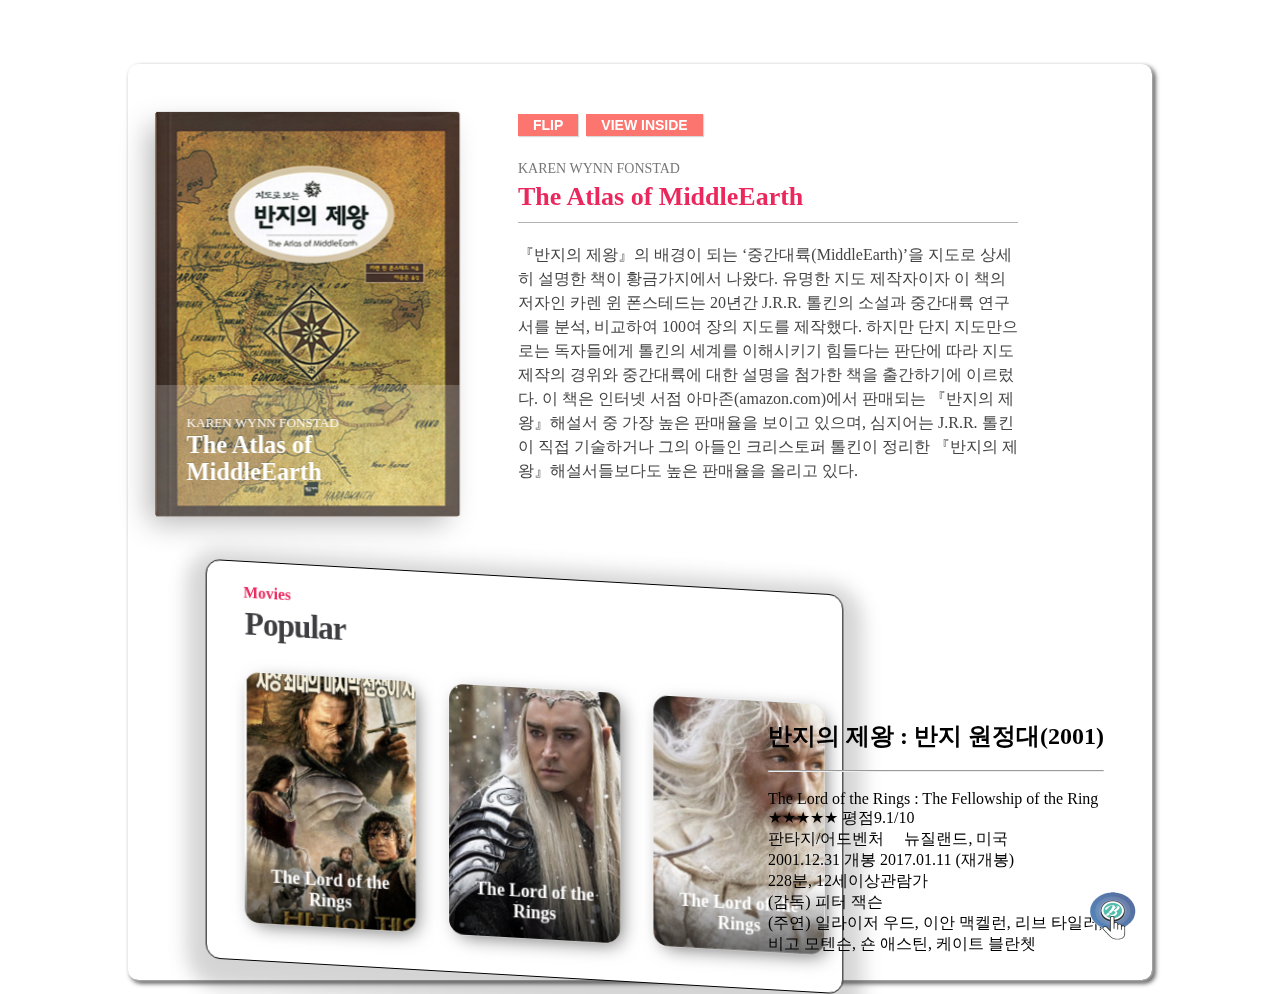
==== view.html @ 5347c5af "second commit" ====
<!DOCTYPE html>
<html lang="en">
<head>
    <meta charset="UTF-8">
    <title>Document</title>
    <script src="js/jquery-3.3.1.min.js"></script>
        <style>
    /* General Demo Style */

*,
*:after,
*:before {
	-webkit-box-sizing: border-box;
	-moz-box-sizing: border-box;
	box-sizing: border-box;
	padding: 0;
	margin: 0;
}

 #container{
     width: 80%;
     height: auto;
     margin: 0 auto;
     margin-top: 5%;
     border-radius: 10px;
    box-shadow: 1px 1px 3px #ccc, 3px 3px 5px #333;
            }

/* Clearfix hack by Nicolas Gallagher: http://nicolasgallagher.com/micro-clearfix-hack/ */

.clearfix:before,
.clearfix:after {
	content: " ";
	display: table;
}

.clearfix:after {
	clear: both;
}

.clearfix {
	*zoom: 1;
}


.demo-2 body {
	background: url(https://tympanus.net/Development/3DBookShowcase/images/wood.jpg);
}


a {
	color: #555;
	text-decoration: none;
}

.view-box {
	width: 100%;
	position: relative;
   }

.main,
.view-box > header {
	width: 100%;
	max-width: 1060px;
	margin: 0 auto;
	position: relative;
	padding: 50px 30px 50px 30px;
   }

.view-box > header {
	padding: 30px 30px 40px 30px;
}

.view-box > header h1 {
	font-size: 34px;
	line-height: 38px;
	margin: 0;
	font-weight: 700;
	color: #333;
	float: left;
}


/* Header Style */

.codrops-top {
	line-height: 24px;
	font-size: 11px;
	background: #fff;
	background: rgba(255, 255, 255, 0.5);
	text-transform: uppercase;
	z-index: 9999;
	position: relative;
	box-shadow: 1px 0px 2px rgba(0, 0, 0, 0.2);
}

.codrops-top a {
	padding: 0px 10px;
	letter-spacing: 1px;
	color: #333;
	display: inline-block;
}

.codrops-top a:hover {
	background: rgba(255, 255, 255, 0.8);
	color: #000;
}

.codrops-top span.right {
	float: right;
}

.codrops-top span.right a {
	float: left;
	display: block;
}


/* Demo Buttons Style */

.codrops-demos {
	float: right;
}

.codrops-demos a {
	display: inline-block;
	margin: 10px;
	color: #666;
	font-weight: 700;
	line-height: 30px;
	border-bottom: 4px solid transparent;
}

.codrops-demos a:hover {
	color: #000;
	border-color: #000;
}

.codrops-demos a.current-demo,
.codrops-demos a.current-demo:hover {
	color: #aaa;
	border-color: #aaa;
}

.support-note {
	color: #d7823e;
	font-size: 16px;
	display: block;
	font-weight: bold;
	text-align: center;
	padding: 5px 0;
	text-align: left;
	clear: both;
}

.bookshelf {
	width: 100%;
	height: 63px;
	z-index: -1;
	margin-top: -25px;
	background: transparent url(https://tympanus.net/Development/3DBookShowcase/images/shelf.png) no-repeat center center;
	position: relative;
}


/*book showcase*/

.bk-list {
	list-style: none;
	position: relative;
}

.bk-list li {
	position: relative;
	width: 300px;
	float: left;
	z-index: 1;
	margin: 0px 50px 40px 0;
	-webkit-perspective: 1800px;
	perspective: 1800px;
}

.bk-list li:last-child {
	margin-right: 0;
}

.bk-info {
	position: relative;
	margin-top: 0px;
    margin-left: 120%;
    width: 500px;
    height: auto;
  }

.bk-info h3 {
	padding: 25px 0 10px;
	margin-bottom: 20px;
	border-bottom: 1px solid rgba(0, 0, 0, 0.3);
	font-size: 26px;
}

.bk-info h3 span:first-child {
	font-size: 14px;
	font-weight: 400;
	text-transform: uppercase;
	padding-bottom: 5px;
	display: block;
	color: #777;
}

.bk-info p {
	line-height: 24px;
	color: #444;
	min-height: 160px;
}

.bk-info button {
	background: #FC756F;
	border: none;
	color: #fff;
	display: inline-block;
	padding: 3px 15px;
	font-weight: 700;
	font-size: 14px;
	text-transform: uppercase;
	cursor: pointer;
	margin-right: 4px;
	box-shadow: 1px 1px 1px rgba(0, 0, 0, 0.15);
}

.bk-info button.bk-active,
.bk-info button:active {
	box-shadow: 0 1px 0 rgba(255, 255, 255, 0.8), inset 0 -1px 1px rgba(0, 0, 0, 0.2);
}

.no-touch .bk-info button:hover,
.bk-info button.bk-active {
	background: #d0544e;
}

.bk-list li .bk-book {
	position: absolute;
	width: 100%;
	height: 400px;
	-webkit-transform-style: preserve-3d;
	transform-style: preserve-3d;
	-webkit-transition: -webkit-transform .5s;
	transition: transform .5s;
}

.bk-list li .bk-book.bk-bookdefault:hover {
	-webkit-transform: rotate3d(0, 1, 0, 35deg);
	transform: rotate3d(0, 1, 0, 35deg);
}

.bk-list li .bk-book > div,
.bk-list li .bk-front > div {
	display: block;
	position: absolute;
}

.bk-list li .bk-front {
	-webkit-transform-style: preserve-3d;
	transform-style: preserve-3d;
	-webkit-transform-origin: 0% 50%;
	transform-origin: 0% 50%;
	-webkit-transition: -webkit-transform .5s;
	transition: transform .5s;
	-webkit-transform: translate3d(0, 0, 20px);
	transform: translate3d(0, 0, 20px);
	z-index: 10;
}

.bk-list li .bk-front > div {
	z-index: 1;
	-webkit-backface-visibility: hidden;
	backface-visibility: hidden;
	-webkit-transform-style: preserve-3d;
	transform-style: preserve-3d;
}

.bk-list li .bk-page {
	-webkit-transform: translate3d(0, 0, 19px);
	transform: translate3d(0, 0, 19px);
	display: none;
	width: 295px;
	height: 390px;
	top: 5px;
	-webkit-backface-visibility: hidden;
	backface-visibility: hidden;
	z-index: 9;
}

.bk-list li .bk-front,
.bk-list li .bk-back,
.bk-list li .bk-front > div {
	width: 300px;
	height: 400px;
}

.bk-list li .bk-left,
.bk-list li .bk-right {
	width: 40px;
	left: -20px;
}

.bk-list li .bk-top,
.bk-list li .bk-bottom {
	width: 295px;
	height: 40px;
	top: -15px;
	-webkit-backface-visibility: hidden;
	backface-visibility: hidden;
}

.bk-list li .bk-back {
	-webkit-transform: rotate3d(0, 1, 0, -180deg) translate3d(0, 0, 20px);
	transform: rotate3d(0, 1, 0, -180deg) translate3d(0, 0, 20px);
	box-shadow: 10px 10px 30px rgba(0, 0, 0, 0.3);
	border-radius: 3px 0 0 3px;
}

.bk-list li .bk-cover-back {
	background-color: #000;
	-webkit-transform: rotate3d(0, 1, 0, -179deg);
	transform: rotate3d(0, 1, 0, -179deg);
}

.bk-list li .bk-right {
	height: 390px;
	top: 5px;
	-webkit-transform: rotate3d(0, 1, 0, 90deg) translate3d(0, 0, 295px);
	-moz-transform: rotate3d(0, 1, 0, 90deg) translate3d(0, 0, 295px);
	transform: rotate3d(0, 1, 0, 90deg) translate3d(0, 0, 295px);
	-webkit-backface-visibility: hidden;
	backface-visibility: hidden;
}

.bk-list li .bk-left {
	height: 400px;
	-webkit-transform: rotate3d(0, 1, 0, -90deg);
	transform: rotate3d(0, 1, 0, -90deg);
}

.bk-list li .bk-top {
	-webkit-transform: rotate3d(1, 0, 0, 90deg);
	transform: rotate3d(1, 0, 0, 90deg);
}

.bk-list li .bk-bottom {
	-webkit-transform: rotate3d(1, 0, 0, -90deg) translate3d(0, 0, 390px);
	transform: rotate3d(1, 0, 0, -90deg) translate3d(0, 0, 390px);
}


/* Transform classes */

.bk-list li .bk-viewinside .bk-front {
	-webkit-transform: translate3d(0, 0, 20px) rotate3d(0, 1, 0, -160deg);
	transform: translate3d(0, 0, 20px) rotate3d(0, 1, 0, -160deg);
}

.bk-list li .bk-book.bk-viewinside {
	-webkit-transform: translate3d(0, 0, 150px) rotate3d(0, 1, 0, 0deg);
	transform: translate3d(0, 0, 150px) rotate3d(0, 1, 0, 0deg);
}

.bk-list li .bk-book.bk-viewback {
	-webkit-transform: translate3d(0, 0, 0px) rotate3d(0, 1, 0, 180deg);
	transform: translate3d(0, 0, 0px) rotate3d(0, 1, 0, 180deg);
}


/* Main colors and content */

.bk-list li .bk-page,
.bk-list li .bk-right,
.bk-list li .bk-top,
.bk-list li .bk-bottom {
	background-color: #fff;
}

.bk-list li .bk-front > div {
	border-radius: 0 3px 3px 0;
	box-shadow: inset 4px 0 10px rgba(0, 0, 0, 0.1);
}

.bk-list li .bk-front:after {
	content: '';
	position: absolute;
	top: 1px;
	bottom: 1px;
	left: -1px;
	width: 1px;
}

.bk-list li .bk-cover:after,
.bk-list li .bk-back:after {
	content: '';
	position: absolute;
	top: 0;
	left: 10px;
	bottom: 0;
	width: 3px;
	background: rgba(0, 0, 0, 0.06);
	box-shadow: 1px 0 3px rgba(255, 255, 255, 0.1);
}

.bk-list li .bk-back:after {
	left: auto;
	right: 10px;
}

.bk-left h2 {
	width: 400px;
	height: 40px;
	-webkit-transform-origin: 0 0;
	-moz-transform-origin: 0 0;
	transform-origin: 0 0;
	-webkit-transform: rotate(90deg) translateY(-40px);
	transform: rotate(90deg) translateY(-40px);
}

.bk-content {
	position: absolute;
	top: 30px;
	left: 20px;
	bottom: 20px;
	right: 20px;
	padding: 30px;
	overflow: hidden;
	background: #fff;
	opacity: 0;
	pointer-events: none;
	-webkit-backface-visibility: hidden;
	backface-visibility: hidden;
	-webkit-transition: opacity 0.3s ease-in-out;
	transition: opacity 0.3s ease-in-out;
	cursor: default;
}

.bk-content-current {
	opacity: 1;
	pointer-events: auto;
}

.bk-content p {
	padding: 0 0 10px;
	-webkit-font-smoothing: antialiased;
	color: #000;
	font-size: 13px;
	line-height: 20px;
	text-align: justify;
	-webkit-touch-callout: none;
	-webkit-user-select: none;
	-khtml-user-select: none;
	-moz-user-select: none;
	-ms-user-select: none;
	user-select: none;
}

.bk-page nav {
	display: block;
	text-align: center;
	margin-top: 20px;
	position: relative;
	z-index: 100;
	cursor: pointer;
}

.bk-page nav span {
	display: inline-block;
	width: 20px;
	height: 20px;
	color: #aaa;
	background: #f0f0f0;
	border-radius: 50%;
}


/* Individual style & artwork */


/* Book 1 */

.book-1 .bk-front > div,
.book-1 .bk-back,
.book-1 .bk-left,
.book-1 .bk-front:after {
	background-color:saddlebrown;
}

.book-1 .bk-cover {
	background-image: url(images/nb1.jpg);
	background-repeat: no-repeat;
    background-size: cover;
   	background-position: 0px 0px;
   }

.book-1 .bk-cover h2 {
	position: absolute;
	bottom: 0;
	right: 0;
	left: 0;
	padding: 30px;
	background: rgba(255, 255, 255, 0.2);
	color: #fff;
	text-shadow: 0 -1px 0 rgba(0, 0, 0, 0.1);
}

.book-1 .bk-cover h2 span:first-child,
.book-1 .bk-left h2 span:first-child {
	text-transform: uppercase;
	font-weight: 400;
	font-size: 13px;
	padding-right: 20px;
}

.book-1 .bk-cover h2 span:first-child {
	display: block;
}

.book-1 .bk-cover h2 span:last-child,
.book-1 .bk-left h2 span:last-child {
	font-family: "Big Caslon", "Book Antiqua", "Palatino Linotype", Georgia, serif;
}

.book-1 .bk-content p {
	font-family: Georgia, Times, "Times New Roman", serif;
}

.book-1 .bk-left h2 {
	color: #fff;
	font-size: 15px;
	line-height: 40px;
	padding-right: 10px;
	text-align: right;
}

.book-1 .bk-back p {
	color: #fff;
	font-size: 13px;
	padding: 40px;
	text-align: center;
	font-weight: 700;
}

/* Fallbacks */

.no-csstransforms3d .bk-list li .bk-book > div,
.no-csstransforms3d .bk-list li .bk-book .bk-cover-back {
	display: inline-block;
}

.no-csstransforms3d .bk-list li .bk-book > div.bk-front {
	display: block;
}

.no-csstransforms3d .bk-info button,
.no-js .bk-info button {
	display: inline-block;
}

 @import url('https://fonts.googleapis.com/css?family=Open+Sans:300,400,600,700,800');

h1 {
  color: #3e3e42;
  font-size: 32px;
  font-weight: 800;
  letter-spacing: -1px;
  margin-bottom: 30px;
  transform: translateZ(35px);
}
h3 {
  color: #eb285d;
  font-size: 16px;
  margin-bottom: 6px;
  transform: translateZ(25px);
}
.cards {
    margin-left: 4rem;
  background: #fff;
  border-radius: 15px;
  box-shadow: 0px 10px 20px 20px rgba(0, 0, 0, 0.17);
  display: inline-block;
  padding: 30px 35px;
  perspective: 1800px;
  text-align: left;
  transform-origin: 50% 50%;
  transform-style: preserve-3d;
  transform: rotateX(11deg) rotateY(16.5deg);
  min-width: 595px;
    border: 1px solid #000;
}
.card {
  border-radius: 15px;
  box-shadow: 5px 5px 20px -5px rgba(0, 0, 0, 0.6);
  display: inline-block;
  height: 250px;
  overflow: hidden;
  perspective: 1200px;
  position: relative;
  transform-style: preserve-3d;
  transform: translatez(35px);
  transition: transform 200ms ease-out;
  width: 175px;
  text-align: center;
  background-size: cover;
}
.card:not(:last-child) {
  margin-right: 30px;
}
.card__img {
  position: relative;
  height: 100%;
}

.card__bg {
  bottom: -25px;
  left: -25px;
  position: absolute;
  right: -50px;
  top: -50px;
  transform-origin: 50% 50%;
  transform: translateZ(-50px);
  z-index: 0;
}

.card__one .card__img {
  top: -10%;
  right: -1%;
  height: 130%;
}

.card__two .card__img {
  top: -25px;
    left: -175px;
    height: 130%;
}

.card__three .card__img {
  top: -25px;
  left: -104px;
  height: 130%;
}
.card__three .card__bg {
  background: url('https://s3-us-west-2.amazonaws.com/s.cdpn.io/62105/3dr_howlbg.jpg') center / cover no-repeat;
}
.card__text {
  align-items: center;
  background: linear-gradient(to bottom, rgba(0, 0, 0, 0) 0%, rgba(0, 0, 0, 0.55) 100%);
  bottom: 0;
  display: flex;
  flex-direction: column;
  height: 70px;
  justify-content: center;
  position: absolute;
  width: 100%;
  z-index: 2;
}
.card__title {
  color: #fff;
  font-size: 18px;
  font-weight: 700;
  padding: 0 10px;
  margin-bottom: 3px;
}
.notice {
  background: gold;
  border-top-left-radius: 6px;
  bottom: 0;
  font-family: monospace;
  font-size: 14px;
  padding: 8px 10px;
  position: absolute;
  right: -20px;
}
.twitter__link {
  cursor: pointer;
  position: absolute;
  right: -10px;
  top: 12px;
  z-index: -1;
  background: #00aced;
  border-radius: 20px;
  height: 30px;
  text-decoration: none;
  padding-right: 10px;
  justify-content: space-between;
  font-weight: 600;
  display: flex;
  align-items: center;
  color: #fff;
  font-size: 14px;
  width: 74px;
  opacity: 0.4;
}

.movi-box{
      position: absolute;
    top: 80%;
    left: 60%;
            }
       .btn{
         position: absolute;
         left: 85%;
         top: 99%;
            }
    </style>
</head>
<body>
 <div id="container">
  <div class="container">
	<div class="main">
		<ul id="bk-list" class="bk-list clearfix">
			<li>
				<div class="bk-book book-1 bk-bookdefault">
					<div class="bk-front">
						<div class="bk-cover-back"></div>
						<div class="bk-cover">
							<h2>
										<span>Karen Wynn Fonstad</span>
										<span>The Atlas of MiddleEarth</span>
									</h2>
						</div>
					</div>
					<div class="bk-page">
						<div class="bk-content bk-content-current">
							<p>Red snapper Kafue pike fangtooth humums slipmouth, salmon cutlassfish; swallower European perch mola mola sunfish, threadfin bream. Billfish hog sucker trout-perch lenok orbicular velvetfish. Delta smelt striped bass, medusafish dragon goby starry
								flounder cuchia round whitefish northern anchovy spadefish merluccid hake cat shark Black pickerel. Pacific cod.</p>
						</div>
						<div class="bk-content">
							<p>Whale catfish leatherjacket deep sea anglerfish grenadier sawfish pompano dolphinfish carp large-eye bream, squeaker amago. Sandroller; rough scad, tiger shovelnose catfish snubnose parasitic eel? Black bass soldierfish duckbill--Rattail Atlantic
								saury Blind shark California halibut; false trevally warty angler!</p>
						</div>
						<div class="bk-content">
							<p>Trahira giant wels cutlassfish snapper koi blackchin mummichog mustard eel rock bass whiff murray cod. Bigmouth buffalo ling cod giant wels, sauger pink salmon. Clingfish luderick treefish flatfish Cherubfish oldwife Indian mul gizzard shad hagfish
								zebra danio. Butterfly ray lizardfish ponyfish muskellunge Long-finned sand diver mullet swordfish limia ghost carp filefish.</p>
						</div>
						<nav><span class="bk-page-prev">&lt;</span><span class="bk-page-next">&gt;</span></nav>
					</div>
					<div class="bk-back">
						<p>In this nightmare vision of cats in revolt, fifteen-year-old Alex and his friends set out on a diabolical orgy of robbery, rape, torture and murder. Alex is jailed for his teenage delinquency and the State tries to reform him - but at what cost?</p>
					</div>
					<div class="bk-right"></div>
					<div class="bk-left">
						<h2>
									<span>Karen Wynn Fonstad</span>
									<span>The Atlas of MiddleEarth</span>
								</h2>
					</div>
					<div class="bk-top"></div>
					<div class="bk-bottom"></div>
				</div>
				<div class="bk-info">
					<button class="bk-bookback">Flip</button>
					<button class="bk-bookview">View inside</button>
					<h3>
								<span>Karen Wynn Fonstad</span>
								<span>The Atlas of MiddleEarth</span>
							</h3>
					<p>『반지의 제왕』의 배경이 되는 ‘중간대륙(MiddleEarth)’을 지도로 상세히 설명한 책이 황금가지에서 나왔다. 유명한 지도 제작자이자 이 책의 저자인 카렌 윈 폰스테드는 20년간 J.R.R. 톨킨의 소설과 중간대륙 연구서를 분석, 비교하여 100여 장의 지도를 제작했다. 하지만 단지 지도만으로는 독자들에게 톨킨의 세계를 이해시키기 힘들다는 판단에 따라 지도 제작의 경위와 중간대륙에 대한 설명을 첨가한 책을 출간하기에 이르렀다. 이 책은 인터넷 서점 아마존(amazon.com)에서 판매되는 『반지의 제왕』해설서 중 가장 높은 판매율을 보이고 있으며, 심지어는 J.R.R. 톨킨이 직접 기술하거나 그의 아들인 크리스토퍼 톨킨이 정리한 『반지의 제왕』해설서들보다도 높은 판매율을 올리고 있다.</p>
				</div>
			</li>

		</ul>
	</div>
</div>
<script>
    var Books = (function() {

	var $books = $('#bk-list > li > div.bk-book'),
		booksCount = $books.length;

	function init() {

		$books.each(function() {

			var $book = $(this),
				$other = $books.not($book),
				$parent = $book.parent(),
				$page = $book.children('div.bk-page'),
				$bookview = $parent.find('button.bk-bookview'),
				$content = $page.children('div.bk-content'),
				current = 0;

			$parent.find('button.bk-bookback').on('click', function() {

				$bookview.removeClass('bk-active');

				if ($book.data('flip')) {

					$book.data({
						opened: false,
						flip: false
					}).removeClass('bk-viewback').addClass('bk-bookdefault');

				} else {

					$book.data({
						opened: false,
						flip: true
					}).removeClass('bk-viewinside bk-bookdefault').addClass('bk-viewback');

				}

			});

			$bookview.on('click', function() {

				var $this = $(this);

				$other.data('opened', false).removeClass('bk-viewinside').parent().css('z-index', 0).find('button.bk-bookview').removeClass('bk-active');
				if (!$other.hasClass('bk-viewback')) {
					$other.addClass('bk-bookdefault');
				}

				if ($book.data('opened')) {
					$this.removeClass('bk-active');
					$book.data({
						opened: false,
						flip: false
					}).removeClass('bk-viewinside').addClass('bk-bookdefault');
				} else {
					$this.addClass('bk-active');
					$book.data({
						opened: true,
						flip: false
					}).removeClass('bk-viewback bk-bookdefault').addClass('bk-viewinside');
					$parent.css('z-index', booksCount);
					current = 0;
					$content.removeClass('bk-content-current').eq(current).addClass('bk-content-current');
				}

			});

			if ($content.length > 1) {

				var $navPrev = $('<span class="bk-page-prev">&lt;</span>'),
					$navNext = $('<span class="bk-page-next">&gt;</span>');

				$page.append($('<nav></nav>').append($navPrev, $navNext));

				$navPrev.on('click', function() {
					if (current > 0) {
						--current;
						$content.removeClass('bk-content-current').eq(current).addClass('bk-content-current');
					}
					return false;
				});

				$navNext.on('click', function() {
					if (current < $content.length - 1) {
						++current;
						$content.removeClass('bk-content-current').eq(current).addClass('bk-content-current');
					}
					return false;
				});

			}

		});

	}

	return {
		init: init
	};

})();

	$(function() {

	Books.init();

});
    </script>
    <div class="cards">
  <h3>Movies</h3>
  <h1>Popular</h1>
  <div class="card card__one">
    <div class="card__bg"></div>
    <img class="card__img" src="images/nm1.jpg" />
    <div class="card__text">
      <p class="card__title">The Lord of the Rings </p>
    </div>
  </div>
  <div class="card card__two">
    <div class="card__bg"></div>
    <img class="card__img" src="images/nm2.jpg" />
    <div class="card__text">
      <p class="card__title">The Lord of the Rings</p>
    </div>
  </div>
  <div class="card card__three">
    <div class="card__bg"></div>
    <img class="card__img" src="images/nm3.jpg" />
    <div class="card__text">
      <p class="card__title">The Lord of the Rings</p>
    </div>
  </div>
</div>

<script>
    const cards = document.querySelector(".cards");
const images = document.querySelectorAll(".card__img");
const backgrounds = document.querySelectorAll(".card__bg");
const range = 40;

// const calcValue = (a, b) => (((a * 100) / b) * (range / 100) -(range / 2)).toFixed(1);
const calcValue = (a, b) => (a/b*range-range/2).toFixed(1) // thanks @alice-mx

let timeout;
document.addEventListener('mousemove', ({x, y}) => {
  if (timeout) {
    window.cancelAnimationFrame(timeout);
  }

  timeout = window.requestAnimationFrame(() => {
    const yValue = calcValue(y, window.innerHeight);
    const xValue = calcValue(x, window.innerWidth);

    cards.style.transform = `rotateX(${yValue}deg) rotateY(${xValue}deg)`;

    [].forEach.call(images, (image) => {
      image.style.transform = `translateX(${-xValue}px) translateY(${yValue}px)`;
    });

    [].forEach.call(backgrounds, (background) => {
      background.style.backgroundPosition = `${xValue*.45}px ${-yValue*.45}px`;
    })
	})
}, false);
    </script>
    <div class="movi-box">
        <h2>반지의 제왕 : 반지 원정대(2001)</h2>
        <br>
        <hr>
        <br>
        The Lord of the Rings : The Fellowship of the Ring <br>
★★★★★ 평점9.1/10 <br>
판타지/어드벤처 &nbsp; &nbsp; 뉴질랜드, 미국 <br>
2001.12.31 개봉 2017.01.11 (재개봉) <br>
228분, 12세이상관람가 <br>
(감독) 피터 잭슨 <br>
(주연) 일라이저 우드, 이안 맥켈런, 리브 타일러, <br>
   비고 모텐슨, 숀 애스틴, 케이트 블란쳇
    </div>
     <div class="btn"><a href="index.html"><img src="images/btn.png" width="50" height="50" alt=""></a></div>
    </div>
</body>
</html>
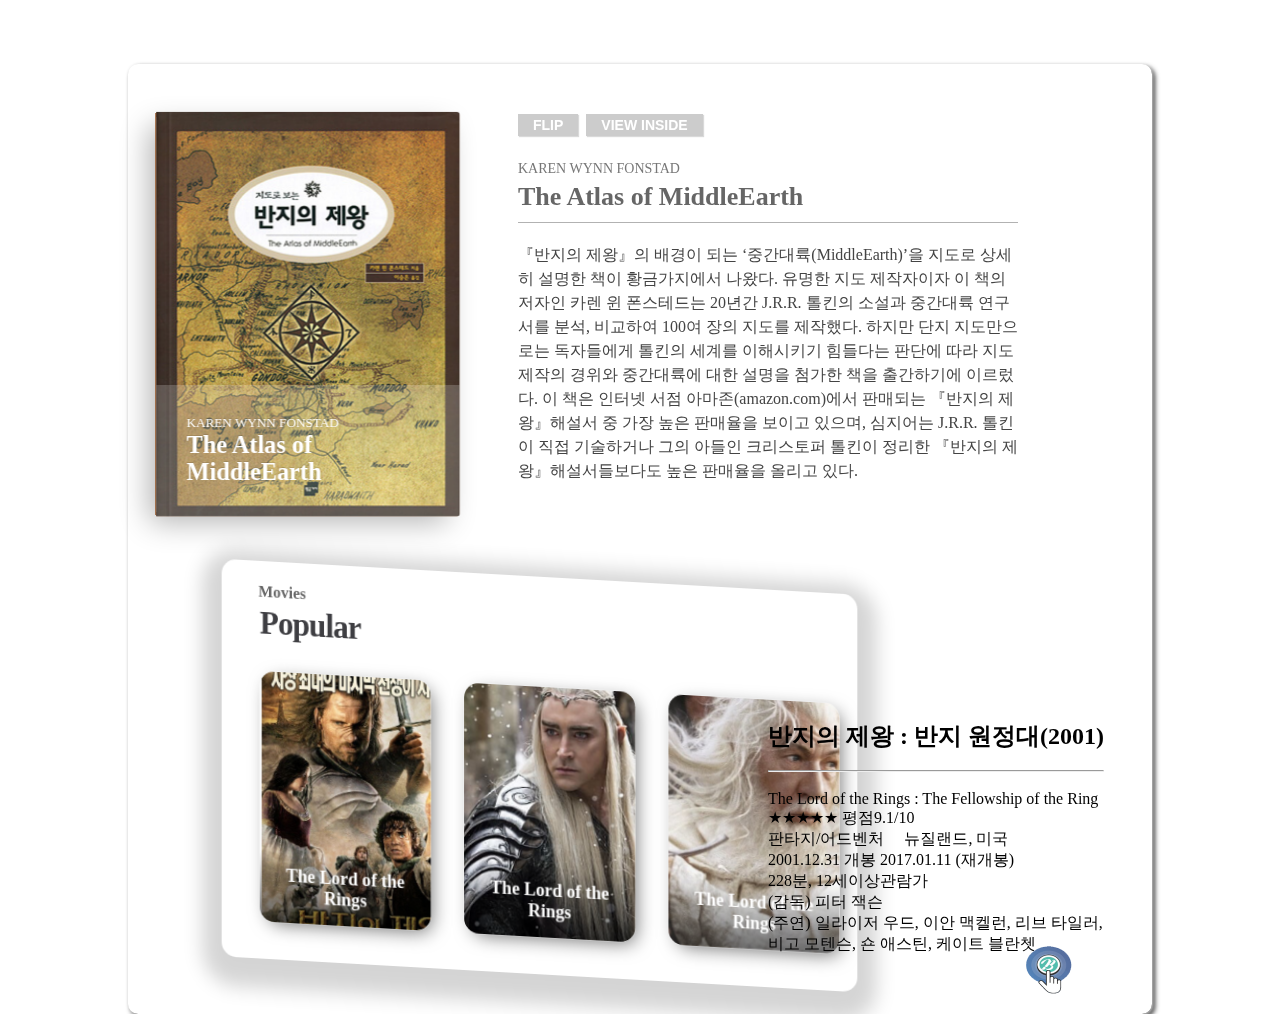
==== commit a8cf738a: "4 commit" ====
--- a/view.html
+++ b/view.html
@@ -2,951 +2,3645 @@
 <html lang="en">
 <head>
     <meta charset="UTF-8">
-    <title>Document</title>
+       <meta name="viewport" content="width=device-width, initial-scale=1.0, maximum-scale=1">
+     <title>Document</title>
     <script src="js/jquery-3.3.1.min.js"></script>
-        <style>
-    /* General Demo Style */
-
-*,
-*:after,
-*:before {
-	-webkit-box-sizing: border-box;
-	-moz-box-sizing: border-box;
-	box-sizing: border-box;
-	padding: 0;
-	margin: 0;
-}
-
- #container{
-     width: 80%;
-     height: auto;
-     margin: 0 auto;
-     margin-top: 5%;
-     border-radius: 10px;
-    box-shadow: 1px 1px 3px #ccc, 3px 3px 5px #333;
-            }
-
-/* Clearfix hack by Nicolas Gallagher: http://nicolasgallagher.com/micro-clearfix-hack/ */
-
-.clearfix:before,
-.clearfix:after {
-	content: " ";
-	display: table;
-}
-
-.clearfix:after {
-	clear: both;
-}
-
-.clearfix {
-	*zoom: 1;
-}
-
-
-.demo-2 body {
-	background: url(https://tympanus.net/Development/3DBookShowcase/images/wood.jpg);
-}
-
-
-a {
-	color: #555;
-	text-decoration: none;
-}
-
-.view-box {
-	width: 100%;
-	position: relative;
-   }
-
-.main,
-.view-box > header {
-	width: 100%;
-	max-width: 1060px;
-	margin: 0 auto;
-	position: relative;
-	padding: 50px 30px 50px 30px;
-   }
-
-.view-box > header {
-	padding: 30px 30px 40px 30px;
-}
-
-.view-box > header h1 {
-	font-size: 34px;
-	line-height: 38px;
-	margin: 0;
-	font-weight: 700;
-	color: #333;
-	float: left;
-}
-
-
-/* Header Style */
-
-.codrops-top {
-	line-height: 24px;
-	font-size: 11px;
-	background: #fff;
-	background: rgba(255, 255, 255, 0.5);
-	text-transform: uppercase;
-	z-index: 9999;
-	position: relative;
-	box-shadow: 1px 0px 2px rgba(0, 0, 0, 0.2);
-}
-
-.codrops-top a {
-	padding: 0px 10px;
-	letter-spacing: 1px;
-	color: #333;
-	display: inline-block;
-}
-
-.codrops-top a:hover {
-	background: rgba(255, 255, 255, 0.8);
-	color: #000;
-}
-
-.codrops-top span.right {
-	float: right;
-}
-
-.codrops-top span.right a {
-	float: left;
-	display: block;
-}
-
-
-/* Demo Buttons Style */
-
-.codrops-demos {
-	float: right;
-}
-
-.codrops-demos a {
-	display: inline-block;
-	margin: 10px;
-	color: #666;
-	font-weight: 700;
-	line-height: 30px;
-	border-bottom: 4px solid transparent;
-}
-
-.codrops-demos a:hover {
-	color: #000;
-	border-color: #000;
-}
-
-.codrops-demos a.current-demo,
-.codrops-demos a.current-demo:hover {
-	color: #aaa;
-	border-color: #aaa;
-}
-
-.support-note {
-	color: #d7823e;
-	font-size: 16px;
-	display: block;
-	font-weight: bold;
-	text-align: center;
-	padding: 5px 0;
-	text-align: left;
-	clear: both;
-}
-
-.bookshelf {
-	width: 100%;
-	height: 63px;
-	z-index: -1;
-	margin-top: -25px;
-	background: transparent url(https://tympanus.net/Development/3DBookShowcase/images/shelf.png) no-repeat center center;
-	position: relative;
-}
-
-
-/*book showcase*/
-
-.bk-list {
-	list-style: none;
-	position: relative;
-}
-
-.bk-list li {
-	position: relative;
-	width: 300px;
-	float: left;
-	z-index: 1;
-	margin: 0px 50px 40px 0;
-	-webkit-perspective: 1800px;
-	perspective: 1800px;
-}
-
-.bk-list li:last-child {
-	margin-right: 0;
-}
-
-.bk-info {
-	position: relative;
-	margin-top: 0px;
-    margin-left: 120%;
-    width: 500px;
-    height: auto;
-  }
-
-.bk-info h3 {
-	padding: 25px 0 10px;
-	margin-bottom: 20px;
-	border-bottom: 1px solid rgba(0, 0, 0, 0.3);
-	font-size: 26px;
-}
-
-.bk-info h3 span:first-child {
-	font-size: 14px;
-	font-weight: 400;
-	text-transform: uppercase;
-	padding-bottom: 5px;
-	display: block;
-	color: #777;
-}
-
-.bk-info p {
-	line-height: 24px;
-	color: #444;
-	min-height: 160px;
-}
-
-.bk-info button {
-	background: #FC756F;
-	border: none;
-	color: #fff;
-	display: inline-block;
-	padding: 3px 15px;
-	font-weight: 700;
-	font-size: 14px;
-	text-transform: uppercase;
-	cursor: pointer;
-	margin-right: 4px;
-	box-shadow: 1px 1px 1px rgba(0, 0, 0, 0.15);
-}
-
-.bk-info button.bk-active,
-.bk-info button:active {
-	box-shadow: 0 1px 0 rgba(255, 255, 255, 0.8), inset 0 -1px 1px rgba(0, 0, 0, 0.2);
-}
-
-.no-touch .bk-info button:hover,
-.bk-info button.bk-active {
-	background: #d0544e;
-}
-
-.bk-list li .bk-book {
-	position: absolute;
-	width: 100%;
-	height: 400px;
-	-webkit-transform-style: preserve-3d;
-	transform-style: preserve-3d;
-	-webkit-transition: -webkit-transform .5s;
-	transition: transform .5s;
-}
-
-.bk-list li .bk-book.bk-bookdefault:hover {
-	-webkit-transform: rotate3d(0, 1, 0, 35deg);
-	transform: rotate3d(0, 1, 0, 35deg);
-}
-
-.bk-list li .bk-book > div,
-.bk-list li .bk-front > div {
-	display: block;
-	position: absolute;
-}
-
-.bk-list li .bk-front {
-	-webkit-transform-style: preserve-3d;
-	transform-style: preserve-3d;
-	-webkit-transform-origin: 0% 50%;
-	transform-origin: 0% 50%;
-	-webkit-transition: -webkit-transform .5s;
-	transition: transform .5s;
-	-webkit-transform: translate3d(0, 0, 20px);
-	transform: translate3d(0, 0, 20px);
-	z-index: 10;
-}
-
-.bk-list li .bk-front > div {
-	z-index: 1;
-	-webkit-backface-visibility: hidden;
-	backface-visibility: hidden;
-	-webkit-transform-style: preserve-3d;
-	transform-style: preserve-3d;
-}
-
-.bk-list li .bk-page {
-	-webkit-transform: translate3d(0, 0, 19px);
-	transform: translate3d(0, 0, 19px);
-	display: none;
-	width: 295px;
-	height: 390px;
-	top: 5px;
-	-webkit-backface-visibility: hidden;
-	backface-visibility: hidden;
-	z-index: 9;
-}
-
-.bk-list li .bk-front,
-.bk-list li .bk-back,
-.bk-list li .bk-front > div {
-	width: 300px;
-	height: 400px;
-}
-
-.bk-list li .bk-left,
-.bk-list li .bk-right {
-	width: 40px;
-	left: -20px;
-}
-
-.bk-list li .bk-top,
-.bk-list li .bk-bottom {
-	width: 295px;
-	height: 40px;
-	top: -15px;
-	-webkit-backface-visibility: hidden;
-	backface-visibility: hidden;
-}
-
-.bk-list li .bk-back {
-	-webkit-transform: rotate3d(0, 1, 0, -180deg) translate3d(0, 0, 20px);
-	transform: rotate3d(0, 1, 0, -180deg) translate3d(0, 0, 20px);
-	box-shadow: 10px 10px 30px rgba(0, 0, 0, 0.3);
-	border-radius: 3px 0 0 3px;
-}
-
-.bk-list li .bk-cover-back {
-	background-color: #000;
-	-webkit-transform: rotate3d(0, 1, 0, -179deg);
-	transform: rotate3d(0, 1, 0, -179deg);
-}
-
-.bk-list li .bk-right {
-	height: 390px;
-	top: 5px;
-	-webkit-transform: rotate3d(0, 1, 0, 90deg) translate3d(0, 0, 295px);
-	-moz-transform: rotate3d(0, 1, 0, 90deg) translate3d(0, 0, 295px);
-	transform: rotate3d(0, 1, 0, 90deg) translate3d(0, 0, 295px);
-	-webkit-backface-visibility: hidden;
-	backface-visibility: hidden;
-}
-
-.bk-list li .bk-left {
-	height: 400px;
-	-webkit-transform: rotate3d(0, 1, 0, -90deg);
-	transform: rotate3d(0, 1, 0, -90deg);
-}
-
-.bk-list li .bk-top {
-	-webkit-transform: rotate3d(1, 0, 0, 90deg);
-	transform: rotate3d(1, 0, 0, 90deg);
-}
-
-.bk-list li .bk-bottom {
-	-webkit-transform: rotate3d(1, 0, 0, -90deg) translate3d(0, 0, 390px);
-	transform: rotate3d(1, 0, 0, -90deg) translate3d(0, 0, 390px);
-}
-
-
-/* Transform classes */
-
-.bk-list li .bk-viewinside .bk-front {
-	-webkit-transform: translate3d(0, 0, 20px) rotate3d(0, 1, 0, -160deg);
-	transform: translate3d(0, 0, 20px) rotate3d(0, 1, 0, -160deg);
-}
-
-.bk-list li .bk-book.bk-viewinside {
-	-webkit-transform: translate3d(0, 0, 150px) rotate3d(0, 1, 0, 0deg);
-	transform: translate3d(0, 0, 150px) rotate3d(0, 1, 0, 0deg);
-}
-
-.bk-list li .bk-book.bk-viewback {
-	-webkit-transform: translate3d(0, 0, 0px) rotate3d(0, 1, 0, 180deg);
-	transform: translate3d(0, 0, 0px) rotate3d(0, 1, 0, 180deg);
-}
-
-
-/* Main colors and content */
-
-.bk-list li .bk-page,
-.bk-list li .bk-right,
-.bk-list li .bk-top,
-.bk-list li .bk-bottom {
-	background-color: #fff;
-}
-
-.bk-list li .bk-front > div {
-	border-radius: 0 3px 3px 0;
-	box-shadow: inset 4px 0 10px rgba(0, 0, 0, 0.1);
-}
-
-.bk-list li .bk-front:after {
-	content: '';
-	position: absolute;
-	top: 1px;
-	bottom: 1px;
-	left: -1px;
-	width: 1px;
-}
-
-.bk-list li .bk-cover:after,
-.bk-list li .bk-back:after {
-	content: '';
-	position: absolute;
-	top: 0;
-	left: 10px;
-	bottom: 0;
-	width: 3px;
-	background: rgba(0, 0, 0, 0.06);
-	box-shadow: 1px 0 3px rgba(255, 255, 255, 0.1);
-}
-
-.bk-list li .bk-back:after {
-	left: auto;
-	right: 10px;
-}
-
-.bk-left h2 {
-	width: 400px;
-	height: 40px;
-	-webkit-transform-origin: 0 0;
-	-moz-transform-origin: 0 0;
-	transform-origin: 0 0;
-	-webkit-transform: rotate(90deg) translateY(-40px);
-	transform: rotate(90deg) translateY(-40px);
-}
-
-.bk-content {
-	position: absolute;
-	top: 30px;
-	left: 20px;
-	bottom: 20px;
-	right: 20px;
-	padding: 30px;
-	overflow: hidden;
-	background: #fff;
-	opacity: 0;
-	pointer-events: none;
-	-webkit-backface-visibility: hidden;
-	backface-visibility: hidden;
-	-webkit-transition: opacity 0.3s ease-in-out;
-	transition: opacity 0.3s ease-in-out;
-	cursor: default;
-}
-
-.bk-content-current {
-	opacity: 1;
-	pointer-events: auto;
-}
-
-.bk-content p {
-	padding: 0 0 10px;
-	-webkit-font-smoothing: antialiased;
-	color: #000;
-	font-size: 13px;
-	line-height: 20px;
-	text-align: justify;
-	-webkit-touch-callout: none;
-	-webkit-user-select: none;
-	-khtml-user-select: none;
-	-moz-user-select: none;
-	-ms-user-select: none;
-	user-select: none;
-}
-
-.bk-page nav {
-	display: block;
-	text-align: center;
-	margin-top: 20px;
-	position: relative;
-	z-index: 100;
-	cursor: pointer;
-}
-
-.bk-page nav span {
-	display: inline-block;
-	width: 20px;
-	height: 20px;
-	color: #aaa;
-	background: #f0f0f0;
-	border-radius: 50%;
-}
-
-
-/* Individual style & artwork */
-
-
-/* Book 1 */
-
-.book-1 .bk-front > div,
-.book-1 .bk-back,
-.book-1 .bk-left,
-.book-1 .bk-front:after {
-	background-color:saddlebrown;
-}
-
-.book-1 .bk-cover {
-	background-image: url(images/nb1.jpg);
-	background-repeat: no-repeat;
-    background-size: cover;
-   	background-position: 0px 0px;
-   }
-
-.book-1 .bk-cover h2 {
-	position: absolute;
-	bottom: 0;
-	right: 0;
-	left: 0;
-	padding: 30px;
-	background: rgba(255, 255, 255, 0.2);
-	color: #fff;
-	text-shadow: 0 -1px 0 rgba(0, 0, 0, 0.1);
-}
-
-.book-1 .bk-cover h2 span:first-child,
-.book-1 .bk-left h2 span:first-child {
-	text-transform: uppercase;
-	font-weight: 400;
-	font-size: 13px;
-	padding-right: 20px;
-}
-
-.book-1 .bk-cover h2 span:first-child {
-	display: block;
-}
-
-.book-1 .bk-cover h2 span:last-child,
-.book-1 .bk-left h2 span:last-child {
-	font-family: "Big Caslon", "Book Antiqua", "Palatino Linotype", Georgia, serif;
-}
-
-.book-1 .bk-content p {
-	font-family: Georgia, Times, "Times New Roman", serif;
-}
-
-.book-1 .bk-left h2 {
-	color: #fff;
-	font-size: 15px;
-	line-height: 40px;
-	padding-right: 10px;
-	text-align: right;
-}
-
-.book-1 .bk-back p {
-	color: #fff;
-	font-size: 13px;
-	padding: 40px;
-	text-align: center;
-	font-weight: 700;
-}
-
-/* Fallbacks */
-
-.no-csstransforms3d .bk-list li .bk-book > div,
-.no-csstransforms3d .bk-list li .bk-book .bk-cover-back {
-	display: inline-block;
-}
-
-.no-csstransforms3d .bk-list li .bk-book > div.bk-front {
-	display: block;
-}
-
-.no-csstransforms3d .bk-info button,
-.no-js .bk-info button {
-	display: inline-block;
-}
-
- @import url('https://fonts.googleapis.com/css?family=Open+Sans:300,400,600,700,800');
-
-h1 {
-  color: #3e3e42;
-  font-size: 32px;
-  font-weight: 800;
-  letter-spacing: -1px;
-  margin-bottom: 30px;
-  transform: translateZ(35px);
-}
-h3 {
-  color: #eb285d;
-  font-size: 16px;
-  margin-bottom: 6px;
-  transform: translateZ(25px);
-}
-.cards {
-    margin-left: 4rem;
-  background: #fff;
-  border-radius: 15px;
-  box-shadow: 0px 10px 20px 20px rgba(0, 0, 0, 0.17);
-  display: inline-block;
-  padding: 30px 35px;
-  perspective: 1800px;
-  text-align: left;
-  transform-origin: 50% 50%;
-  transform-style: preserve-3d;
-  transform: rotateX(11deg) rotateY(16.5deg);
-  min-width: 595px;
-    border: 1px solid #000;
-}
-.card {
-  border-radius: 15px;
-  box-shadow: 5px 5px 20px -5px rgba(0, 0, 0, 0.6);
-  display: inline-block;
-  height: 250px;
-  overflow: hidden;
-  perspective: 1200px;
-  position: relative;
-  transform-style: preserve-3d;
-  transform: translatez(35px);
-  transition: transform 200ms ease-out;
-  width: 175px;
-  text-align: center;
-  background-size: cover;
-}
-.card:not(:last-child) {
-  margin-right: 30px;
-}
-.card__img {
-  position: relative;
-  height: 100%;
-}
-
-.card__bg {
-  bottom: -25px;
-  left: -25px;
-  position: absolute;
-  right: -50px;
-  top: -50px;
-  transform-origin: 50% 50%;
-  transform: translateZ(-50px);
-  z-index: 0;
-}
-
-.card__one .card__img {
-  top: -10%;
-  right: -1%;
-  height: 130%;
-}
-
-.card__two .card__img {
-  top: -25px;
-    left: -175px;
-    height: 130%;
-}
-
-.card__three .card__img {
-  top: -25px;
-  left: -104px;
-  height: 130%;
-}
-.card__three .card__bg {
-  background: url('https://s3-us-west-2.amazonaws.com/s.cdpn.io/62105/3dr_howlbg.jpg') center / cover no-repeat;
-}
-.card__text {
-  align-items: center;
-  background: linear-gradient(to bottom, rgba(0, 0, 0, 0) 0%, rgba(0, 0, 0, 0.55) 100%);
-  bottom: 0;
-  display: flex;
-  flex-direction: column;
-  height: 70px;
-  justify-content: center;
-  position: absolute;
-  width: 100%;
-  z-index: 2;
-}
-.card__title {
-  color: #fff;
-  font-size: 18px;
-  font-weight: 700;
-  padding: 0 10px;
-  margin-bottom: 3px;
-}
-.notice {
-  background: gold;
-  border-top-left-radius: 6px;
-  bottom: 0;
-  font-family: monospace;
-  font-size: 14px;
-  padding: 8px 10px;
-  position: absolute;
-  right: -20px;
-}
-.twitter__link {
-  cursor: pointer;
-  position: absolute;
-  right: -10px;
-  top: 12px;
-  z-index: -1;
-  background: #00aced;
-  border-radius: 20px;
-  height: 30px;
-  text-decoration: none;
-  padding-right: 10px;
-  justify-content: space-between;
-  font-weight: 600;
-  display: flex;
-  align-items: center;
-  color: #fff;
-  font-size: 14px;
-  width: 74px;
-  opacity: 0.4;
-}
-
-.movi-box{
-      position: absolute;
-    top: 80%;
-    left: 60%;
-            }
-       .btn{
-         position: absolute;
-         left: 85%;
-         top: 99%;
-            }
+    <style>
+        /* General Demo Style */
+
+        *,
+        *:after,
+        *:before {
+            -webkit-box-sizing: border-box;
+            -moz-box-sizing: border-box;
+            box-sizing: border-box;
+            padding: 0;
+            margin: 0;
+        }
+
+        #container {
+            width: 80%;
+            height: auto;
+            margin: 0 auto;
+            margin-top: 5%;
+            border-radius: 10px;
+            box-shadow: 1px 1px 3px #ccc, 3px 3px 5px #333;
+        }
+
+        /* Clearfix hack by Nicolas Gallagher: http://nicolasgallagher.com/micro-clearfix-hack/ */
+
+        .clearfix:before,
+        .clearfix:after {
+            content: " ";
+            display: table;
+        }
+
+        .clearfix:after {
+            clear: both;
+        }
+
+        .clearfix {
+            *zoom: 1;
+        }
+
+
+        .demo-2 body {
+            background: url(https: //tympanus.net/Development/3DBookShowcase/images/wood.jpg);
+        }
+
+
+        a {
+            color: #555;
+            text-decoration: none;
+        }
+
+        .view-box {
+            width: 100%;
+            position: relative;
+        }
+
+        .main,
+        .view-box > header {
+            width: 100%;
+            max-width: 1060px;
+            margin: 0 auto;
+            position: relative;
+            padding: 50px 30px 50px 30px;
+        }
+
+        .view-box > header {
+            padding: 30px 30px 40px 30px;
+        }
+
+        .view-box > header h1 {
+            font-size: 34px;
+            line-height: 38px;
+            margin: 0;
+            font-weight: 700;
+            color: #333;
+            float: left;
+        }
+
+
+        /* Header Style */
+
+        .codrops-top {
+            line-height: 24px;
+            font-size: 11px;
+            background: #fff;
+            background: rgba(255, 255, 255, 0.5);
+            text-transform: uppercase;
+            z-index: 9999;
+            position: relative;
+            box-shadow: 1px 0px 2px rgba(0, 0, 0, 0.2);
+        }
+
+        .codrops-top a {
+            padding: 0px 10px;
+            letter-spacing: 1px;
+            color: #333;
+            display: inline-block;
+        }
+
+        .codrops-top a:hover {
+            background: rgba(255, 255, 255, 0.8);
+            color: #000;
+        }
+
+        .codrops-top span.right {
+            float: right;
+        }
+
+        .codrops-top span.right a {
+            float: left;
+            display: block;
+        }
+
+
+        /* Demo Buttons Style */
+
+        .codrops-demos {
+            float: right;
+        }
+
+        .codrops-demos a {
+            display: inline-block;
+            margin: 10px;
+            color: #666;
+            font-weight: 700;
+            line-height: 30px;
+            border-bottom: 4px solid transparent;
+        }
+
+        .codrops-demos a:hover {
+            color: #000;
+            border-color: #000;
+        }
+
+        .codrops-demos a.current-demo,
+        .codrops-demos a.current-demo:hover {
+            color: #aaa;
+            border-color: #aaa;
+        }
+
+        .support-note {
+            color: #d7823e;
+            font-size: 16px;
+            display: block;
+            font-weight: bold;
+            text-align: center;
+            padding: 5px 0;
+            text-align: left;
+            clear: both;
+        }
+
+        .bookshelf {
+            width: 100%;
+            height: 63px;
+            z-index: -1;
+            margin-top: -25px;
+            background: transparent url(https: //tympanus.net/Development/3DBookShowcase/images/shelf.png) no-repeat center center;
+                position: relative;
+        }
+
+
+        /*book showcase*/
+
+        .bk-list {
+            list-style: none;
+            position: relative;
+        }
+
+        .bk-list li {
+            position: relative;
+            width: 300px;
+            float: left;
+            z-index: 1;
+            margin: 0px 50px 40px 0;
+            -webkit-perspective: 1800px;
+            perspective: 1800px;
+        }
+
+        .bk-list li:last-child {
+            margin-right: 0;
+        }
+
+        .bk-info {
+            position: relative;
+            margin-top: 0px;
+            margin-left: 120%;
+            width: 500px;
+            height: auto;
+                   }
+
+        .bk-info h3 {
+            padding: 25px 0 10px;
+            margin-bottom: 20px;
+            border-bottom: 1px solid rgba(0, 0, 0, 0.3);
+            font-size: 26px;
+        }
+
+        .bk-info h3 span:first-child {
+            font-size: 14px;
+            font-weight: 400;
+            text-transform: uppercase;
+            padding-bottom: 5px;
+            display: block;
+            color: #777;
+        }
+
+        .bk-info p {
+            line-height: 24px;
+            color: #444;
+            min-height: 160px;
+        }
+
+        .bk-info button {
+            background: #ccc;
+            border: none;
+            color: #fff;
+            display: inline-block;
+            padding: 3px 15px;
+            font-weight: 700;
+            font-size: 14px;
+            text-transform: uppercase;
+            cursor: pointer;
+            margin-right: 4px;
+            box-shadow: 1px 1px 1px rgba(0, 0, 0, 0.15);
+        }
+
+        .bk-info button.bk-active,
+        .bk-info button:active {
+            box-shadow: 0 1px 0 rgba(255, 255, 255, 0.8), inset 0 -1px 1px rgba(0, 0, 0, 0.2);
+        }
+
+        .no-touch .bk-info button:hover,
+        .bk-info button.bk-active {
+            background: #d0544e;
+        }
+
+        .bk-list li .bk-book {
+            position: absolute;
+            width: 100%;
+            height: 400px;
+            -webkit-transform-style: preserve-3d;
+            transform-style: preserve-3d;
+            -webkit-transition: -webkit-transform .5s;
+            transition: transform .5s;
+        }
+
+        .bk-list li .bk-book.bk-bookdefault:hover {
+            -webkit-transform: rotate3d(0, 1, 0, 35deg);
+            transform: rotate3d(0, 1, 0, 35deg);
+        }
+
+        .bk-list li .bk-book > div,
+        .bk-list li .bk-front > div {
+            display: block;
+            position: absolute;
+        }
+
+        .bk-list li .bk-front {
+            -webkit-transform-style: preserve-3d;
+            transform-style: preserve-3d;
+            -webkit-transform-origin: 0% 50%;
+            transform-origin: 0% 50%;
+            -webkit-transition: -webkit-transform .5s;
+            transition: transform .5s;
+            -webkit-transform: translate3d(0, 0, 20px);
+            transform: translate3d(0, 0, 20px);
+            z-index: 10;
+        }
+
+        .bk-list li .bk-front > div {
+            z-index: 1;
+            -webkit-backface-visibility: hidden;
+            backface-visibility: hidden;
+            -webkit-transform-style: preserve-3d;
+            transform-style: preserve-3d;
+        }
+
+        .bk-list li .bk-page {
+            -webkit-transform: translate3d(0, 0, 19px);
+            transform: translate3d(0, 0, 19px);
+            display: none;
+            width: 295px;
+            height: 390px;
+            top: 5px;
+            -webkit-backface-visibility: hidden;
+            backface-visibility: hidden;
+            z-index: 9;
+        }
+
+        .bk-list li .bk-front,
+        .bk-list li .bk-back,
+        .bk-list li .bk-front > div {
+            width: 300px;
+            height: 400px;
+        }
+
+        .bk-list li .bk-left,
+        .bk-list li .bk-right {
+            width: 40px;
+            left: -20px;
+        }
+
+        .bk-list li .bk-top,
+        .bk-list li .bk-bottom {
+            width: 295px;
+            height: 40px;
+            top: -15px;
+            -webkit-backface-visibility: hidden;
+            backface-visibility: hidden;
+        }
+
+        .bk-list li .bk-back {
+            -webkit-transform: rotate3d(0, 1, 0, -180deg) translate3d(0, 0, 20px);
+            transform: rotate3d(0, 1, 0, -180deg) translate3d(0, 0, 20px);
+            box-shadow: 10px 10px 30px rgba(0, 0, 0, 0.3);
+            border-radius: 3px 0 0 3px;
+        }
+
+        .bk-list li .bk-cover-back {
+            background-color: #000;
+            -webkit-transform: rotate3d(0, 1, 0, -179deg);
+            transform: rotate3d(0, 1, 0, -179deg);
+        }
+
+        .bk-list li .bk-right {
+            height: 390px;
+            top: 5px;
+            -webkit-transform: rotate3d(0, 1, 0, 90deg) translate3d(0, 0, 295px);
+            -moz-transform: rotate3d(0, 1, 0, 90deg) translate3d(0, 0, 295px);
+            transform: rotate3d(0, 1, 0, 90deg) translate3d(0, 0, 295px);
+            -webkit-backface-visibility: hidden;
+            backface-visibility: hidden;
+        }
+
+        .bk-list li .bk-left {
+            height: 400px;
+            -webkit-transform: rotate3d(0, 1, 0, -90deg);
+            transform: rotate3d(0, 1, 0, -90deg);
+        }
+
+        .bk-list li .bk-top {
+            -webkit-transform: rotate3d(1, 0, 0, 90deg);
+            transform: rotate3d(1, 0, 0, 90deg);
+        }
+
+        .bk-list li .bk-bottom {
+            -webkit-transform: rotate3d(1, 0, 0, -90deg) translate3d(0, 0, 390px);
+            transform: rotate3d(1, 0, 0, -90deg) translate3d(0, 0, 390px);
+        }
+
+
+        /* Transform classes */
+
+        .bk-list li .bk-viewinside .bk-front {
+            -webkit-transform: translate3d(0, 0, 20px) rotate3d(0, 1, 0, -160deg);
+            transform: translate3d(0, 0, 20px) rotate3d(0, 1, 0, -160deg);
+        }
+
+        .bk-list li .bk-book.bk-viewinside {
+            -webkit-transform: translate3d(0, 0, 150px) rotate3d(0, 1, 0, 0deg);
+            transform: translate3d(0, 0, 150px) rotate3d(0, 1, 0, 0deg);
+        }
+
+        .bk-list li .bk-book.bk-viewback {
+            -webkit-transform: translate3d(0, 0, 0px) rotate3d(0, 1, 0, 180deg);
+            transform: translate3d(0, 0, 0px) rotate3d(0, 1, 0, 180deg);
+        }
+
+
+        /* Main colors and content */
+
+        .bk-list li .bk-page,
+        .bk-list li .bk-right,
+        .bk-list li .bk-top,
+        .bk-list li .bk-bottom {
+            background-color: #fff;
+        }
+
+        .bk-list li .bk-front > div {
+            border-radius: 0 3px 3px 0;
+            box-shadow: inset 4px 0 10px rgba(0, 0, 0, 0.1);
+        }
+
+        .bk-list li .bk-front:after {
+            content: '';
+            position: absolute;
+            top: 1px;
+            bottom: 1px;
+            left: -1px;
+            width: 1px;
+        }
+
+        .bk-list li .bk-cover:after,
+        .bk-list li .bk-back:after {
+            content: '';
+            position: absolute;
+            top: 0;
+            left: 10px;
+            bottom: 0;
+            width: 3px;
+            background: rgba(0, 0, 0, 0.06);
+            box-shadow: 1px 0 3px rgba(255, 255, 255, 0.1);
+        }
+
+        .bk-list li .bk-back:after {
+            left: auto;
+            right: 10px;
+        }
+
+        .bk-left h2 {
+            width: 400px;
+            height: 40px;
+            -webkit-transform-origin: 0 0;
+            -moz-transform-origin: 0 0;
+            transform-origin: 0 0;
+            -webkit-transform: rotate(90deg) translateY(-40px);
+            transform: rotate(90deg) translateY(-40px);
+        }
+
+        .bk-content {
+            position: absolute;
+            top: 30px;
+            left: 20px;
+            bottom: 20px;
+            right: 20px;
+            padding: 30px;
+            overflow: hidden;
+            background: #fff;
+            opacity: 0;
+            pointer-events: none;
+            -webkit-backface-visibility: hidden;
+            backface-visibility: hidden;
+            -webkit-transition: opacity 0.3s ease-in-out;
+            transition: opacity 0.3s ease-in-out;
+            cursor: default;
+        }
+
+        .bk-content-current {
+            opacity: 1;
+            pointer-events: auto;
+        }
+
+        .bk-content p {
+            padding: 0 0 10px;
+            -webkit-font-smoothing: antialiased;
+            color: #000;
+            font-size: 13px;
+            line-height: 20px;
+            text-align: justify;
+            -webkit-touch-callout: none;
+            -webkit-user-select: none;
+            -khtml-user-select: none;
+            -moz-user-select: none;
+            -ms-user-select: none;
+            user-select: none;
+        }
+
+        .bk-page nav {
+            display: block;
+            text-align: center;
+            margin-top: 20px;
+            position: relative;
+            z-index: 100;
+            cursor: pointer;
+        }
+
+        .bk-page nav span {
+            display: inline-block;
+            width: 20px;
+            height: 20px;
+            color: #aaa;
+            background: #f0f0f0;
+            border-radius: 50%;
+        }
+
+
+        /* Individual style & artwork */
+
+
+        /* Book 1 */
+
+        .book-1 .bk-front > div,
+        .book-1 .bk-back,
+        .book-1 .bk-left,
+        .book-1 .bk-front:after {
+            background-color: saddlebrown;
+        }
+
+        .book-1 .bk-cover {
+            background-image: url(images/nb1.jpg);
+            background-repeat: no-repeat;
+            background-size: cover;
+            background-position: 0px 0px;
+        }
+
+        .book-1 .bk-cover h2 {
+            position: absolute;
+            bottom: 0;
+            right: 0;
+            left: 0;
+            padding: 30px;
+            background: rgba(255, 255, 255, 0.2);
+            color: #fff;
+            text-shadow: 0 -1px 0 rgba(0, 0, 0, 0.1);
+        }
+
+        .book-1 .bk-cover h2 span:first-child,
+        .book-1 .bk-left h2 span:first-child {
+            text-transform: uppercase;
+            font-weight: 400;
+            font-size: 13px;
+            padding-right: 20px;
+        }
+
+        .book-1 .bk-cover h2 span:first-child {
+            display: block;
+        }
+
+        .book-1 .bk-cover h2 span:last-child,
+        .book-1 .bk-left h2 span:last-child {
+            font-family: "Big Caslon", "Book Antiqua", "Palatino Linotype", Georgia, serif;
+        }
+
+        .book-1 .bk-content p {
+            font-family: Georgia, Times, "Times New Roman", serif;
+        }
+
+        .book-1 .bk-left h2 {
+            color: #fff;
+            font-size: 15px;
+            line-height: 40px;
+            padding-right: 10px;
+            text-align: right;
+        }
+
+        .book-1 .bk-back p {
+            color: #fff;
+            font-size: 13px;
+            padding: 40px;
+            text-align: center;
+            font-weight: 700;
+        }
+
+        /* Fallbacks */
+
+        .no-csstransforms3d .bk-list li .bk-book > div,
+        .no-csstransforms3d .bk-list li .bk-book .bk-cover-back {
+            display: inline-block;
+        }
+
+        .no-csstransforms3d .bk-list li .bk-book > div.bk-front {
+            display: block;
+        }
+
+        .no-csstransforms3d .bk-info button,
+        .no-js .bk-info button {
+            display: inline-block;
+        }
+
+        @import url('https://fonts.googleapis.com/css?family=Open+Sans:300,400,600,700,800');
+
+        h1 {
+            color: #3e3e42;
+            font-size: 32px;
+            font-weight: 800;
+            letter-spacing: -1px;
+            margin-bottom: 30px;
+            transform: translateZ(35px);
+        }
+
+        h3 {
+            color: #666;
+            font-size: 16px;
+            margin-bottom: 6px;
+            transform: translateZ(25px);
+        }
+
+        .cards {
+            margin-left: 5rem;
+            background: #fff;
+            border-radius: 15px;
+            box-shadow: 0px 10px 20px 20px rgba(0, 0, 0, 0.17);
+            display: inline-block;
+            padding: 30px 35px;
+            perspective: 1800px;
+            text-align: left;
+            transform-origin: 50% 50%;
+            transform-style: preserve-3d;
+            transform: rotateX(11deg) rotateY(16.5deg);
+            min-width: 595px;
+        }
+
+        .card {
+            border-radius: 15px;
+            box-shadow: 5px 5px 20px -5px rgba(0, 0, 0, 0.6);
+            display: inline-block;
+            height: 250px;
+            overflow: hidden;
+            perspective: 1200px;
+            position: relative;
+            transform-style: preserve-3d;
+            transform: translatez(35px);
+            transition: transform 200ms ease-out;
+            width: 175px;
+            text-align: center;
+            background-size: cover;
+        }
+
+        .card:not(:last-child) {
+            margin-right: 30px;
+        }
+
+        .card__img {
+            position: relative;
+            height: 100%;
+        }
+
+        .card__bg {
+            bottom: -25px;
+            left: -25px;
+            position: absolute;
+            right: -50px;
+            top: -50px;
+            transform-origin: 50% 50%;
+            transform: translateZ(-50px);
+            z-index: 0;
+        }
+
+        .card__one .card__img {
+            top: -10%;
+            right: -1%;
+            height: 130%;
+        }
+
+        .card__two .card__img {
+            top: -25px;
+            left: -175px;
+            height: 130%;
+        }
+
+        .card__three .card__img {
+            top: -25px;
+            left: -104px;
+            height: 130%;
+        }
+
+        .card__three .card__bg {
+            background: url('https://s3-us-west-2.amazonaws.com/s.cdpn.io/62105/3dr_howlbg.jpg') center / cover no-repeat;
+        }
+
+        .card__text {
+            align-items: center;
+            background: linear-gradient(to bottom, rgba(0, 0, 0, 0) 0%, rgba(0, 0, 0, 0.55) 100%);
+            bottom: 0;
+            display: flex;
+            flex-direction: column;
+            height: 70px;
+            justify-content: center;
+            position: absolute;
+            width: 100%;
+            z-index: 2;
+        }
+
+        .card__title {
+            color: #fff;
+            font-size: 18px;
+            font-weight: 700;
+            padding: 0 10px;
+            margin-bottom: 3px;
+        }
+
+        .movi-box {
+            position: absolute;
+            top: 80%;
+            left: 60%;
+        }
+
+        .btn {
+            position: absolute;
+            left: 80%;
+            top: 105%;
+        }
+
+        /*            -----1024 mediaquery start ------*/
+
+        @media screen and (max-width: 1024px) {
+            #container {
+                width: 100%;
+                height: 1366px;
+                margin: 0 auto;
+                margin-top: %;
+                border-radius: 10px;
+                /*                box-shadow: 1px 1px 3px #ccc, 3px 3px 5px #333;*/
+            }
+
+            /* Clearfix hack by Nicolas Gallagher: http://nicolasgallagher.com/micro-clearfix-hack/ */
+
+            .clearfix:before,
+            .clearfix:after {
+                content: " ";
+                display: table;
+            }
+
+            .clearfix:after {
+                clear: both;
+            }
+
+            .clearfix {
+                *zoom: 1;
+            }
+
+
+            .demo-2 body {
+                background: url(https: //tympanus.net/Development/3DBookShowcase/images/wood.jpg);
+            }
+
+
+            a {
+                color: #555;
+                text-decoration: none;
+            }
+
+            .view-box {
+                width: 100%;
+                position: relative;
+            }
+
+            .main,
+            .view-box > header {
+                width: 100%;
+                max-width: 1060px;
+                margin: 0 auto;
+                position: relative;
+                padding: 50px 30px 50px 30px;
+            }
+
+            .view-box > header {
+                padding: 30px 30px 40px 30px;
+            }
+
+            .view-box > header h1 {
+                font-size: 34px;
+                line-height: 38px;
+                margin: 0;
+                font-weight: 700;
+                color: #333;
+                float: left;
+            }
+
+
+            /* Header Style */
+
+            .codrops-top {
+                line-height: 24px;
+                font-size: 11px;
+                background: #fff;
+                background: rgba(255, 255, 255, 0.5);
+                text-transform: uppercase;
+                z-index: 9999;
+                position: relative;
+                box-shadow: 1px 0px 2px rgba(0, 0, 0, 0.2);
+            }
+
+            .codrops-top a {
+                padding: 0px 10px;
+                letter-spacing: 1px;
+                color: #333;
+                display: inline-block;
+            }
+
+            .codrops-top a:hover {
+                background: rgba(255, 255, 255, 0.8);
+                color: #000;
+            }
+
+            .codrops-top span.right {
+                float: right;
+            }
+
+            .codrops-top span.right a {
+                float: left;
+                display: block;
+            }
+
+
+            /* Demo Buttons Style */
+
+            .codrops-demos {
+                float: right;
+            }
+
+            .codrops-demos a {
+                display: inline-block;
+                margin: 10px;
+                color: #666;
+                font-weight: 700;
+                line-height: 30px;
+                border-bottom: 4px solid transparent;
+            }
+
+            .codrops-demos a:hover {
+                color: #000;
+                border-color: #000;
+            }
+
+            .codrops-demos a.current-demo,
+            .codrops-demos a.current-demo:hover {
+                color: #aaa;
+                border-color: #aaa;
+            }
+
+            .support-note {
+                color: #d7823e;
+                font-size: 16px;
+                display: block;
+                font-weight: bold;
+                text-align: center;
+                padding: 5px 0;
+                text-align: left;
+                clear: both;
+            }
+
+            .bookshelf {
+                width: 100%;
+                height: 63px;
+                z-index: -1;
+                margin-top: -25px;
+                background: transparent url(https: //tympanus.net/Development/3DBookShowcase/images/shelf.png) no-repeat center center;
+                    position: relative;
+            }
+
+
+            /*book showcase*/
+
+            .bk-list {
+                list-style: none;
+                position: relative;
+            }
+
+            .bk-list li {
+                position: relative;
+                width: 300px;
+                float: left;
+                z-index: 1;
+                margin: 0px 50px 40px 0;
+                -webkit-perspective: 1800px;
+                perspective: 1800px;
+            }
+
+            .bk-list li:last-child {
+                margin-right: 0;
+            }
+
+            .bk-info {
+                position: relative;
+                margin-top: 0px;
+                margin-left: 120%;
+                width: 500px;
+                height: auto;
+            }
+
+            .bk-info h3 {
+                padding: 25px 0 10px;
+                margin-bottom: 20px;
+                border-bottom: 1px solid rgba(0, 0, 0, 0.3);
+                font-size: 26px;
+            }
+
+            .bk-info h3 span:first-child {
+                font-size: 14px;
+                font-weight: 400;
+                text-transform: uppercase;
+                padding-bottom: 5px;
+                display: block;
+                color: #777;
+            }
+
+            .bk-info p {
+                line-height: 24px;
+                color: #333;
+                min-height: 160px;
+            }
+
+            .bk-info button {
+                background: #ccc;
+                border: none;
+                color: #fff;
+                display: inline-block;
+                padding: 3px 15px;
+                font-weight: 700;
+                font-size: 14px;
+                text-transform: uppercase;
+                cursor: pointer;
+                margin-right: 4px;
+                box-shadow: 1px 1px 1px rgba(0, 0, 0, 0.15);
+            }
+
+            .bk-info button.bk-active,
+            .bk-info button:active {
+                box-shadow: 0 1px 0 rgba(255, 255, 255, 0.8), inset 0 -1px 1px rgba(0, 0, 0, 0.2);
+            }
+
+            .no-touch .bk-info button:hover,
+            .bk-info button.bk-active {
+                background: #d0544e;
+            }
+
+            .bk-list li .bk-book {
+                position: absolute;
+                width: 100%;
+                height: 400px;
+                -webkit-transform-style: preserve-3d;
+                transform-style: preserve-3d;
+                -webkit-transition: -webkit-transform .5s;
+                transition: transform .5s;
+            }
+
+            .bk-list li .bk-book.bk-bookdefault:hover {
+                -webkit-transform: rotate3d(0, 1, 0, 35deg);
+                transform: rotate3d(0, 1, 0, 35deg);
+            }
+
+            .bk-list li .bk-book > div,
+            .bk-list li .bk-front > div {
+                display: block;
+                position: absolute;
+            }
+
+            .bk-list li .bk-front {
+                -webkit-transform-style: preserve-3d;
+                transform-style: preserve-3d;
+                -webkit-transform-origin: 0% 50%;
+                transform-origin: 0% 50%;
+                -webkit-transition: -webkit-transform .5s;
+                transition: transform .5s;
+                -webkit-transform: translate3d(0, 0, 20px);
+                transform: translate3d(0, 0, 20px);
+                z-index: 10;
+            }
+
+            .bk-list li .bk-front > div {
+                z-index: 1;
+                -webkit-backface-visibility: hidden;
+                backface-visibility: hidden;
+                -webkit-transform-style: preserve-3d;
+                transform-style: preserve-3d;
+            }
+
+            .bk-list li .bk-page {
+                -webkit-transform: translate3d(0, 0, 19px);
+                transform: translate3d(0, 0, 19px);
+                display: none;
+                width: 295px;
+                height: 390px;
+                top: 5px;
+                -webkit-backface-visibility: hidden;
+                backface-visibility: hidden;
+                z-index: 9;
+            }
+
+            .bk-list li .bk-front,
+            .bk-list li .bk-back,
+            .bk-list li .bk-front > div {
+                width: 300px;
+                height: 400px;
+            }
+
+            .bk-list li .bk-left,
+            .bk-list li .bk-right {
+                width: 40px;
+                left: -20px;
+            }
+
+            .bk-list li .bk-top,
+            .bk-list li .bk-bottom {
+                width: 295px;
+                height: 40px;
+                top: -15px;
+                -webkit-backface-visibility: hidden;
+                backface-visibility: hidden;
+            }
+
+            .bk-list li .bk-back {
+                -webkit-transform: rotate3d(0, 1, 0, -180deg) translate3d(0, 0, 20px);
+                transform: rotate3d(0, 1, 0, -180deg) translate3d(0, 0, 20px);
+                box-shadow: 10px 10px 30px rgba(0, 0, 0, 0.3);
+                border-radius: 3px 0 0 3px;
+            }
+
+            .bk-list li .bk-cover-back {
+                background-color: #000;
+                -webkit-transform: rotate3d(0, 1, 0, -179deg);
+                transform: rotate3d(0, 1, 0, -179deg);
+            }
+
+            .bk-list li .bk-right {
+                height: 390px;
+                top: 5px;
+                -webkit-transform: rotate3d(0, 1, 0, 90deg) translate3d(0, 0, 295px);
+                -moz-transform: rotate3d(0, 1, 0, 90deg) translate3d(0, 0, 295px);
+                transform: rotate3d(0, 1, 0, 90deg) translate3d(0, 0, 295px);
+                -webkit-backface-visibility: hidden;
+                backface-visibility: hidden;
+            }
+
+            .bk-list li .bk-left {
+                height: 400px;
+                -webkit-transform: rotate3d(0, 1, 0, -90deg);
+                transform: rotate3d(0, 1, 0, -90deg);
+            }
+
+            .bk-list li .bk-top {
+                -webkit-transform: rotate3d(1, 0, 0, 90deg);
+                transform: rotate3d(1, 0, 0, 90deg);
+            }
+
+            .bk-list li .bk-bottom {
+                -webkit-transform: rotate3d(1, 0, 0, -90deg) translate3d(0, 0, 390px);
+                transform: rotate3d(1, 0, 0, -90deg) translate3d(0, 0, 390px);
+            }
+
+
+            /* Transform classes */
+
+            .bk-list li .bk-viewinside .bk-front {
+                -webkit-transform: translate3d(0, 0, 20px) rotate3d(0, 1, 0, -160deg);
+                transform: translate3d(0, 0, 20px) rotate3d(0, 1, 0, -160deg);
+            }
+
+            .bk-list li .bk-book.bk-viewinside {
+                -webkit-transform: translate3d(0, 0, 150px) rotate3d(0, 1, 0, 0deg);
+                transform: translate3d(0, 0, 150px) rotate3d(0, 1, 0, 0deg);
+            }
+
+            .bk-list li .bk-book.bk-viewback {
+                -webkit-transform: translate3d(0, 0, 0px) rotate3d(0, 1, 0, 180deg);
+                transform: translate3d(0, 0, 0px) rotate3d(0, 1, 0, 180deg);
+            }
+
+
+            /* Main colors and content */
+
+            .bk-list li .bk-page,
+            .bk-list li .bk-right,
+            .bk-list li .bk-top,
+            .bk-list li .bk-bottom {
+                background-color: #fff;
+            }
+
+            .bk-list li .bk-front > div {
+                border-radius: 0 3px 3px 0;
+                box-shadow: inset 4px 0 10px rgba(0, 0, 0, 0.1);
+            }
+
+            .bk-list li .bk-front:after {
+                content: '';
+                position: absolute;
+                top: 1px;
+                bottom: 1px;
+                left: -1px;
+                width: 1px;
+            }
+
+            .bk-list li .bk-cover:after,
+            .bk-list li .bk-back:after {
+                content: '';
+                position: absolute;
+                top: 0;
+                left: 10px;
+                bottom: 0;
+                width: 3px;
+                background: rgba(0, 0, 0, 0.06);
+                box-shadow: 1px 0 3px rgba(255, 255, 255, 0.1);
+            }
+
+            .bk-list li .bk-back:after {
+                left: auto;
+                right: 10px;
+            }
+
+            .bk-left h2 {
+                width: 400px;
+                height: 40px;
+                -webkit-transform-origin: 0 0;
+                -moz-transform-origin: 0 0;
+                transform-origin: 0 0;
+                -webkit-transform: rotate(90deg) translateY(-40px);
+                transform: rotate(90deg) translateY(-40px);
+            }
+
+            .bk-content {
+                position: absolute;
+                top: 30px;
+                left: 20px;
+                bottom: 20px;
+                right: 20px;
+                padding: 30px;
+                overflow: hidden;
+                background: #fff;
+                opacity: 0;
+                pointer-events: none;
+                -webkit-backface-visibility: hidden;
+                backface-visibility: hidden;
+                -webkit-transition: opacity 0.3s ease-in-out;
+                transition: opacity 0.3s ease-in-out;
+                cursor: default;
+            }
+
+            .bk-content-current {
+                opacity: 1;
+                pointer-events: auto;
+            }
+
+            .bk-content p {
+                padding: 0 0 10px;
+                -webkit-font-smoothing: antialiased;
+                color: #000;
+                font-size: 13px;
+                line-height: 20px;
+                text-align: justify;
+                -webkit-touch-callout: none;
+                -webkit-user-select: none;
+                -khtml-user-select: none;
+                -moz-user-select: none;
+                -ms-user-select: none;
+                user-select: none;
+            }
+
+            .bk-page nav {
+                display: block;
+                text-align: center;
+                margin-top: 20px;
+                position: relative;
+                z-index: 100;
+                cursor: pointer;
+            }
+
+            .bk-page nav span {
+                display: inline-block;
+                width: 20px;
+                height: 20px;
+                color: #aaa;
+                background: #f0f0f0;
+                border-radius: 50%;
+            }
+
+
+            /* Individual style & artwork */
+
+
+            /* Book 1 */
+
+            .book-1 .bk-front > div,
+            .book-1 .bk-back,
+            .book-1 .bk-left,
+            .book-1 .bk-front:after {
+                background-color: saddlebrown;
+            }
+
+            .book-1 .bk-cover {
+                background-image: url(images/nb1.jpg);
+                background-repeat: no-repeat;
+                background-size: cover;
+                background-position: 0px 0px;
+            }
+
+            .book-1 .bk-cover h2 {
+                position: absolute;
+                bottom: 0;
+                right: 0;
+                left: 0;
+                padding: 30px;
+                background: rgba(255, 255, 255, 0.2);
+                color: #fff;
+                text-shadow: 0 -1px 0 rgba(0, 0, 0, 0.1);
+            }
+
+            .book-1 .bk-cover h2 span:first-child,
+            .book-1 .bk-left h2 span:first-child {
+                text-transform: uppercase;
+                font-weight: 400;
+                font-size: 13px;
+                padding-right: 20px;
+            }
+
+            .book-1 .bk-cover h2 span:first-child {
+                display: block;
+            }
+
+            .book-1 .bk-cover h2 span:last-child,
+            .book-1 .bk-left h2 span:last-child {
+                font-family: "Big Caslon", "Book Antiqua", "Palatino Linotype", Georgia, serif;
+            }
+
+            .book-1 .bk-content p {
+                font-family: Georgia, Times, "Times New Roman", serif;
+            }
+
+            .book-1 .bk-left h2 {
+                color: #fff;
+                font-size: 15px;
+                line-height: 40px;
+                padding-right: 10px;
+                text-align: right;
+            }
+
+            .book-1 .bk-back p {
+                color: #fff;
+                font-size: 13px;
+                padding: 40px;
+                text-align: center;
+                font-weight: 700;
+            }
+
+            /* Fallbacks */
+
+            .no-csstransforms3d .bk-list li .bk-book > div,
+            .no-csstransforms3d .bk-list li .bk-book .bk-cover-back {
+                display: inline-block;
+            }
+
+            .no-csstransforms3d .bk-list li .bk-book > div.bk-front {
+                display: block;
+            }
+
+            .no-csstransforms3d .bk-info button,
+            .no-js .bk-info button {
+                display: inline-block;
+            }
+
+            @import url('https://fonts.googleapis.com/css?family=Open+Sans:300,400,600,700,800');
+
+            h1 {
+                color: #3e3e42;
+                font-size: 32px;
+                font-weight: 800;
+                letter-spacing: -1px;
+                margin-bottom: 30px;
+                transform: translateZ(35px);
+            }
+
+            h3 {
+                color: #333;
+                font-size: 16px;
+                margin-bottom: 6px;
+                transform: translateZ(25px);
+            }
+
+            .cards {
+                margin-left: -.5rem;
+                margin-top: 5rem;
+                background: #fff;
+                border-radius: 15px;
+                box-shadow: 0px 10px 20px 20px rgba(0, 0, 0, 0.17);
+                display: inline-block;
+                padding: 30px 35px;
+                perspective: 1800px;
+                text-align: left;
+                transform-origin: 50% 50%;
+                transform-style: preserve-3d;
+                transform: rotateX(11deg) rotateY(16.5deg);
+                min-width: 595px;
+            }
+
+            .card {
+                border-radius: 15px;
+                box-shadow: 5px 5px 20px -5px rgba(0, 0, 0, 0.6);
+                display: inline-block;
+                height: 220px;
+                overflow: hidden;
+                perspective: 1200px;
+                position: relative;
+                transform-style: preserve-3d;
+                transform: translatez(35px);
+                transition: transform 200ms ease-out;
+                width: 155px;
+                text-align: center;
+                background-size: cover;
+            }
+
+            .card:not(:last-child) {
+                margin-right: 30px;
+            }
+
+            .card__img {
+                position: relative;
+                height: 100%;
+            }
+
+            .card__bg {
+                bottom: -25px;
+                left: -25px;
+                position: absolute;
+                right: -50px;
+                top: -50px;
+                transform-origin: 50% 50%;
+                transform: translateZ(-50px);
+                z-index: 0;
+            }
+
+            .card__one .card__img {
+                top: -10%;
+                right: -1%;
+                height: 130%;
+            }
+
+            .card__two .card__img {
+                top: -25px;
+                left: -175px;
+                height: 130%;
+            }
+
+            .card__three .card__img {
+                top: -25px;
+                left: -104px;
+                height: 130%;
+            }
+
+            .card__three .card__bg {
+                background: url('https://s3-us-west-2.amazonaws.com/s.cdpn.io/62105/3dr_howlbg.jpg') center / cover no-repeat;
+            }
+
+            .card__text {
+                align-items: center;
+                background: linear-gradient(to bottom, rgba(0, 0, 0, 0) 0%, rgba(0, 0, 0, 0.55) 100%);
+                bottom: 0;
+                display: flex;
+                flex-direction: column;
+                height: 70px;
+                justify-content: center;
+                position: absolute;
+                width: 100%;
+                z-index: 2;
+            }
+
+            .card__title {
+                color: #fff;
+                font-size: 18px;
+                font-weight: 700;
+                padding: 0 10px;
+                margin-bottom: 3px;
+            }
+
+            .movi-box {
+                position: absolute;
+                top: 65%;
+                left: 60%;
+            }
+
+            .btn {
+                position: absolute;
+                left: 85%;
+                top: 85%;
+            }
+        }
+
+        /*        ----768 mediaquery start -----*/
+
+        @media screen and (max-width: 768px) {
+            #container {
+                width: 100%;
+                height: 1300px;
+                margin: 0 auto;
+                margin-top: 0%;
+                border-radius: 10px;
+               overflow: hidden;
+                         }
+
+            .clearfix:before,
+            .clearfix:after {
+                content: " ";
+                display: table;
+            }
+
+            .clearfix:after {
+                clear: both;
+            }
+
+            .clearfix {
+                *zoom: 1;
+            }
+
+
+            .demo-2 body {
+                background: url(https: //tympanus.net/Development/3DBookShowcase/images/wood.jpg);
+            }
+
+
+            a {
+                color: #555;
+                text-decoration: none;
+            }
+
+            .view-box {
+                width: 100%;
+                position: relative;
+            }
+
+            .main,
+            .view-box > header {
+                width: 100%;
+                max-width: 700px;
+                margin: 0 auto;
+                position: relative;
+                padding: 50px 30px 50px 30px;
+            }
+
+            .view-box > header {
+                padding: 30px 30px 40px 30px;
+            }
+
+            .view-box > header h1 {
+                font-size: 34px;
+                line-height: 38px;
+                margin: 0;
+                font-weight: 700;
+                color: #333;
+                float: left;
+            }
+
+
+            /* Header Style */
+
+            .codrops-top {
+                line-height: 24px;
+                font-size: 11px;
+                background: #fff;
+                background: rgba(255, 255, 255, 0.5);
+                text-transform: uppercase;
+                z-index: 9999;
+                position: relative;
+                box-shadow: 1px 0px 2px rgba(0, 0, 0, 0.2);
+            }
+
+            .codrops-top a {
+                padding: 0px 10px;
+                letter-spacing: 1px;
+                color: #333;
+                display: inline-block;
+            }
+
+            .codrops-top a:hover {
+                background: rgba(255, 255, 255, 0.8);
+                color: #000;
+            }
+
+            .codrops-top span.right {
+                float: right;
+            }
+
+            .codrops-top span.right a {
+                float: left;
+                display: block;
+            }
+
+
+            /* Demo Buttons Style */
+
+            .codrops-demos {
+                float: right;
+            }
+
+            .codrops-demos a {
+                display: inline-block;
+                margin: 10px;
+                color: #666;
+                font-weight: 700;
+                line-height: 30px;
+                border-bottom: 4px solid transparent;
+            }
+
+            .codrops-demos a:hover {
+                color: #000;
+                border-color: #000;
+            }
+
+            .codrops-demos a.current-demo,
+            .codrops-demos a.current-demo:hover {
+                color: #aaa;
+                border-color: #aaa;
+            }
+
+            .support-note {
+                color: #d7823e;
+                font-size: 16px;
+                display: block;
+                font-weight: bold;
+                text-align: center;
+                padding: 5px 0;
+                text-align: left;
+                clear: both;
+            }
+
+            .bookshelf {
+                width: 100%;
+                height: 63px;
+                z-index: -1;
+                margin-top: -25px;
+                background: transparent url(https: //tympanus.net/Development/3DBookShowcase/images/shelf.png) no-repeat center center;
+                    position: relative;
+            }
+
+
+            /*book showcase*/
+
+            .bk-list {
+                list-style: none;
+                position: relative;
+            }
+
+            .bk-list li {
+                position: relative;
+                width: 300px;
+                float: left;
+                z-index: 1;
+                margin: 0px 50px 40px 0;
+                -webkit-perspective: 1800px;
+                perspective: 1800px;
+            }
+
+            .bk-list li:last-child {
+                margin-right: 0;
+            }
+
+            .bk-info {
+                position: relative;
+                margin-top: 0px;
+                margin-left: 110%;
+                width: 350px;
+                height: auto;
+            }
+
+            .bk-info h3 {
+                padding: 25px 0 10px;
+                margin-bottom: 20px;
+                border-bottom: 1px solid rgba(0, 0, 0, 0.3);
+                font-size: 26px;
+            }
+
+            .bk-info h3 span:first-child {
+                font-size: 14px;
+                font-weight: 400;
+                text-transform: uppercase;
+                padding-bottom: 5px;
+                display: block;
+                color: #777;
+            }
+
+            .bk-info p {
+                line-height: 24px;
+                color: #666;
+                min-height: 160px;
+                font-size: .875rem;
+            }
+
+            .bk-info button {
+                background: #ccc;
+                border: none;
+                color: #fff;
+                display: inline-block;
+                padding: 3px 15px;
+                font-weight: 700;
+                font-size: 14px;
+                text-transform: uppercase;
+                cursor: pointer;
+                margin-right: 4px;
+                box-shadow: 1px 1px 1px rgba(0, 0, 0, 0.15);
+            }
+
+            .bk-info button.bk-active,
+            .bk-info button:active {
+                box-shadow: 0 1px 0 rgba(255, 255, 255, 0.8), inset 0 -1px 1px rgba(0, 0, 0, 0.2);
+            }
+
+            .no-touch .bk-info button:hover,
+            .bk-info button.bk-active {
+                background: #d0544e;
+            }
+
+            .bk-list li .bk-book {
+                position: absolute;
+                width: 100%;
+                height: 400px;
+                -webkit-transform-style: preserve-3d;
+                transform-style: preserve-3d;
+                -webkit-transition: -webkit-transform .5s;
+                transition: transform .5s;
+            }
+
+            .bk-list li .bk-book.bk-bookdefault:hover {
+                -webkit-transform: rotate3d(0, 1, 0, 35deg);
+                transform: rotate3d(0, 1, 0, 35deg);
+            }
+
+            .bk-list li .bk-book > div,
+            .bk-list li .bk-front > div {
+                display: block;
+                position: absolute;
+            }
+
+            .bk-list li .bk-front {
+                -webkit-transform-style: preserve-3d;
+                transform-style: preserve-3d;
+                -webkit-transform-origin: 0% 50%;
+                transform-origin: 0% 50%;
+                -webkit-transition: -webkit-transform .5s;
+                transition: transform .5s;
+                -webkit-transform: translate3d(0, 0, 20px);
+                transform: translate3d(0, 0, 20px);
+                z-index: 10;
+            }
+
+            .bk-list li .bk-front > div {
+                z-index: 1;
+                -webkit-backface-visibility: hidden;
+                backface-visibility: hidden;
+                -webkit-transform-style: preserve-3d;
+                transform-style: preserve-3d;
+            }
+
+            .bk-list li .bk-page {
+                -webkit-transform: translate3d(0, 0, 19px);
+                transform: translate3d(0, 0, 19px);
+                display: none;
+                width: 295px;
+                height: 390px;
+                top: 5px;
+                -webkit-backface-visibility: hidden;
+                backface-visibility: hidden;
+                z-index: 9;
+            }
+
+            .bk-list li .bk-front,
+            .bk-list li .bk-back,
+            .bk-list li .bk-front > div {
+                width: 300px;
+                height: 400px;
+            }
+
+            .bk-list li .bk-left,
+            .bk-list li .bk-right {
+                width: 40px;
+                left: -20px;
+            }
+
+            .bk-list li .bk-top,
+            .bk-list li .bk-bottom {
+                width: 295px;
+                height: 40px;
+                top: -15px;
+                -webkit-backface-visibility: hidden;
+                backface-visibility: hidden;
+            }
+
+            .bk-list li .bk-back {
+                -webkit-transform: rotate3d(0, 1, 0, -180deg) translate3d(0, 0, 20px);
+                transform: rotate3d(0, 1, 0, -180deg) translate3d(0, 0, 20px);
+                box-shadow: 10px 10px 30px rgba(0, 0, 0, 0.3);
+                border-radius: 3px 0 0 3px;
+            }
+
+            .bk-list li .bk-cover-back {
+                background-color: #000;
+                -webkit-transform: rotate3d(0, 1, 0, -179deg);
+                transform: rotate3d(0, 1, 0, -179deg);
+            }
+
+            .bk-list li .bk-right {
+                height: 390px;
+                top: 5px;
+                -webkit-transform: rotate3d(0, 1, 0, 90deg) translate3d(0, 0, 295px);
+                -moz-transform: rotate3d(0, 1, 0, 90deg) translate3d(0, 0, 295px);
+                transform: rotate3d(0, 1, 0, 90deg) translate3d(0, 0, 295px);
+                -webkit-backface-visibility: hidden;
+                backface-visibility: hidden;
+            }
+
+            .bk-list li .bk-left {
+                height: 400px;
+                -webkit-transform: rotate3d(0, 1, 0, -90deg);
+                transform: rotate3d(0, 1, 0, -90deg);
+            }
+
+            .bk-list li .bk-top {
+                -webkit-transform: rotate3d(1, 0, 0, 90deg);
+                transform: rotate3d(1, 0, 0, 90deg);
+            }
+
+            .bk-list li .bk-bottom {
+                -webkit-transform: rotate3d(1, 0, 0, -90deg) translate3d(0, 0, 390px);
+                transform: rotate3d(1, 0, 0, -90deg) translate3d(0, 0, 390px);
+            }
+
+
+            /* Transform classes */
+
+            .bk-list li .bk-viewinside .bk-front {
+                -webkit-transform: translate3d(0, 0, 20px) rotate3d(0, 1, 0, -160deg);
+                transform: translate3d(0, 0, 20px) rotate3d(0, 1, 0, -160deg);
+            }
+
+            .bk-list li .bk-book.bk-viewinside {
+                -webkit-transform: translate3d(0, 0, 150px) rotate3d(0, 1, 0, 0deg);
+                transform: translate3d(0, 0, 150px) rotate3d(0, 1, 0, 0deg);
+            }
+
+            .bk-list li .bk-book.bk-viewback {
+                -webkit-transform: translate3d(0, 0, 0px) rotate3d(0, 1, 0, 180deg);
+                transform: translate3d(0, 0, 0px) rotate3d(0, 1, 0, 180deg);
+            }
+
+
+            /* Main colors and content */
+
+            .bk-list li .bk-page,
+            .bk-list li .bk-right,
+            .bk-list li .bk-top,
+            .bk-list li .bk-bottom {
+                background-color: #fff;
+            }
+
+            .bk-list li .bk-front > div {
+                border-radius: 0 3px 3px 0;
+                box-shadow: inset 4px 0 10px rgba(0, 0, 0, 0.1);
+            }
+
+            .bk-list li .bk-front:after {
+                content: '';
+                position: absolute;
+                top: 1px;
+                bottom: 1px;
+                left: -1px;
+                width: 1px;
+            }
+
+            .bk-list li .bk-cover:after,
+            .bk-list li .bk-back:after {
+                content: '';
+                position: absolute;
+                top: 0;
+                left: 10px;
+                bottom: 0;
+                width: 3px;
+                background: rgba(0, 0, 0, 0.06);
+                box-shadow: 1px 0 3px rgba(255, 255, 255, 0.1);
+            }
+
+            .bk-list li .bk-back:after {
+                left: auto;
+                right: 10px;
+            }
+
+            .bk-left h2 {
+                width: 400px;
+                height: 40px;
+                -webkit-transform-origin: 0 0;
+                -moz-transform-origin: 0 0;
+                transform-origin: 0 0;
+                -webkit-transform: rotate(90deg) translateY(-40px);
+                transform: rotate(90deg) translateY(-40px);
+            }
+
+            .bk-content {
+                position: absolute;
+                top: 30px;
+                left: 20px;
+                bottom: 20px;
+                right: 20px;
+                padding: 30px;
+                overflow: hidden;
+                background: #fff;
+                opacity: 0;
+                pointer-events: none;
+                -webkit-backface-visibility: hidden;
+                backface-visibility: hidden;
+                -webkit-transition: opacity 0.3s ease-in-out;
+                transition: opacity 0.3s ease-in-out;
+                cursor: default;
+            }
+
+            .bk-content-current {
+                opacity: 1;
+                pointer-events: auto;
+            }
+
+            .bk-content p {
+                padding: 0 0 10px;
+                -webkit-font-smoothing: antialiased;
+                color: #000;
+                font-size: 13px;
+                line-height: 20px;
+                text-align: justify;
+                -webkit-touch-callout: none;
+                -webkit-user-select: none;
+                -khtml-user-select: none;
+                -moz-user-select: none;
+                -ms-user-select: none;
+                user-select: none;
+            }
+
+            .bk-page nav {
+                display: block;
+                text-align: center;
+                margin-top: 20px;
+                position: relative;
+                z-index: 100;
+                cursor: pointer;
+            }
+
+            .bk-page nav span {
+                display: inline-block;
+                width: 20px;
+                height: 20px;
+                color: #aaa;
+                background: #f0f0f0;
+                border-radius: 50%;
+            }
+
+
+            /* Individual style & artwork */
+
+
+            /* Book 1 */
+
+            .book-1 .bk-front > div,
+            .book-1 .bk-back,
+            .book-1 .bk-left,
+            .book-1 .bk-front:after {
+                background-color: saddlebrown;
+            }
+
+            .book-1 .bk-cover {
+                background-image: url(images/nb1.jpg);
+                background-repeat: no-repeat;
+                background-size: cover;
+                background-position: 0px 0px;
+            }
+
+            .book-1 .bk-cover h2 {
+                position: absolute;
+                bottom: 0;
+                right: 0;
+                left: 0;
+                padding: 30px;
+                background: rgba(255, 255, 255, 0.2);
+                color: #fff;
+                text-shadow: 0 -1px 0 rgba(0, 0, 0, 0.1);
+            }
+
+            .book-1 .bk-cover h2 span:first-child,
+            .book-1 .bk-left h2 span:first-child {
+                text-transform: uppercase;
+                font-weight: 400;
+                font-size: 13px;
+                padding-right: 20px;
+            }
+
+            .book-1 .bk-cover h2 span:first-child {
+                display: block;
+            }
+
+            .book-1 .bk-cover h2 span:last-child,
+            .book-1 .bk-left h2 span:last-child {
+                font-family: "Big Caslon", "Book Antiqua", "Palatino Linotype", Georgia, serif;
+            }
+
+            .book-1 .bk-content p {
+                font-family: Georgia, Times, "Times New Roman", serif;
+            }
+
+            .book-1 .bk-left h2 {
+                color: #fff;
+                font-size: 15px;
+                line-height: 40px;
+                padding-right: 10px;
+                text-align: right;
+            }
+
+            .book-1 .bk-back p {
+                color: #fff;
+                font-size: 13px;
+                padding: 40px;
+                text-align: center;
+                font-weight: 700;
+            }
+
+            /* Fallbacks */
+
+            .no-csstransforms3d .bk-list li .bk-book > div,
+            .no-csstransforms3d .bk-list li .bk-book .bk-cover-back {
+                display: inline-block;
+            }
+
+            .no-csstransforms3d .bk-list li .bk-book > div.bk-front {
+                display: block;
+            }
+
+            .no-csstransforms3d .bk-info button,
+            .no-js .bk-info button {
+                display: inline-block;
+            }
+
+            @import url('https://fonts.googleapis.com/css?family=Open+Sans:300,400,600,700,800');
+
+            h1 {
+                color: #3e3e42;
+                font-size: 32px;
+                font-weight: 800;
+                letter-spacing: -1px;
+                margin-bottom: 30px;
+                transform: translateZ(35px);
+            }
+
+            h3 {
+                color: #666;
+                font-size: 16px;
+                margin-bottom: 6px;
+                transform: translateZ(25px);
+            }
+
+            .cards {
+                margin-left: 5rem;
+                margin-top: -3rem;
+                background: #fff;
+                border-radius: 15px;
+                box-shadow: 0px 10px 20px 20px rgba(0, 0, 0, 0.17);
+                display: inline-block;
+                padding: 30px 35px;
+                perspective: 700px;
+                text-align: left;
+                transform-origin: 50% 50%;
+                transform-style: preserve-3d;
+                transform: rotateX(11deg) rotateY(16.5deg);
+                min-width: 595px;
+                        }
+
+            .card {
+                border-radius: 15px;
+                box-shadow: 5px 5px 20px -5px rgba(0, 0, 0, 0.6);
+                display: inline-block;
+                height: 220px;
+                overflow: hidden;
+                perspective: 1200px;
+                position: relative;
+                transform-style: preserve-3d;
+                transform: translatez(35px);
+                transition: transform 200ms ease-out;
+                width: 155px;
+                text-align: center;
+                background-size: cover;
+            }
+
+            .card:not(:last-child) {
+                margin-right: 30px;
+            }
+
+            .card__img {
+                position: relative;
+                height: 100%;
+            }
+
+            .card__bg {
+                bottom: -25px;
+                left: -25px;
+                position: absolute;
+                right: -50px;
+                top: -50px;
+                transform-origin: 50% 50%;
+                transform: translateZ(-50px);
+                z-index: 0;
+            }
+
+            .card__one .card__img {
+                top: -10%;
+                right: -1%;
+                height: 130%;
+                       }
+
+            .card__two .card__img {
+                top: -25px;
+                left: -175px;
+                height: 130%;
+                           }
+
+            .card__three .card__img {
+                top: -25px;
+                left: -104px;
+                height: 130%;
+                           }
+
+            .card__three .card__bg {
+                background: url('https://s3-us-west-2.amazonaws.com/s.cdpn.io/62105/3dr_howlbg.jpg') center / cover no-repeat;
+            }
+
+            .card__text {
+                align-items: center;
+                background: linear-gradient(to bottom, rgba(0, 0, 0, 0) 0%, rgba(0, 0, 0, 0.55) 100%);
+                bottom: 0;
+                display: flex;
+                flex-direction: column;
+                height: 70px;
+                justify-content: center;
+                position: absolute;
+                width: 100%;
+                z-index: 2;
+                     }
+
+            .card__title {
+                color: #fff;
+                font-size: 18px;
+                font-weight: 700;
+                padding: 0 10px;
+                margin-bottom: 3px;
+            }
+
+                .movi-box {
+                position: absolute;
+                top: 95%;
+                left: 20%;
+                width: 60%;
+                }
+            hr{
+                width: 50%;
+            }
+            .btn {
+                position: absolute;
+                left: 80%;
+                top: 115%;
+                }
+        }
+
+        /*        ----640  mediaquery  start -----*/
+
+        @media screen and (max-width: 640px) {
+            #container {
+                width: 640px;
+                height: 1200px;;
+                margin: 0 auto;
+                margin-top: %;
+                border-radius: 10px;
+                overflow: hidden;
+            }
+
+            .clearfix:before,
+            .clearfix:after {
+                content: " ";
+                display: table;
+            }
+
+            .clearfix:after {
+                clear: both;
+            }
+
+            .clearfix {
+                *zoom: 1;
+            }
+
+
+            .demo-2 body {
+                background: url(https: //tympanus.net/Development/3DBookShowcase/images/wood.jpg);
+            }
+
+
+            a {
+                color: #555;
+                text-decoration: none;
+            }
+
+            .view-box {
+                width: 100%;
+                position: relative;
+            }
+
+             .main,
+            .view-box > header {
+                width: 100%;
+                max-width: 700px;
+                margin: 0 auto;
+                position: relative;
+                padding: 50px 30px 50px 30px;
+            }
+
+            .view-box > header {
+                padding: 30px 30px 40px 30px;
+            }
+
+            .view-box > header h1 {
+                font-size: 34px;
+                line-height: 38px;
+                margin: 0;
+                font-weight: 700;
+                color: #333;
+                float: left;
+            }
+
+
+            /* Header Style */
+
+            .codrops-top {
+                line-height: 24px;
+                font-size: 11px;
+                background: #fff;
+                background: rgba(255, 255, 255, 0.5);
+                text-transform: uppercase;
+                z-index: 9999;
+                position: relative;
+                box-shadow: 1px 0px 2px rgba(0, 0, 0, 0.2);
+            }
+
+            .codrops-top a {
+                padding: 0px 10px;
+                letter-spacing: 1px;
+                color: #333;
+                display: inline-block;
+            }
+
+            .codrops-top a:hover {
+                background: rgba(255, 255, 255, 0.8);
+                color: #000;
+            }
+
+            .codrops-top span.right {
+                float: right;
+            }
+
+            .codrops-top span.right a {
+                float: left;
+                display: block;
+            }
+
+
+            /* Demo Buttons Style */
+
+            .codrops-demos {
+                float: right;
+            }
+
+            .codrops-demos a {
+                display: inline-block;
+                margin: 10px;
+                color: #666;
+                font-weight: 700;
+                line-height: 30px;
+                border-bottom: 4px solid transparent;
+            }
+
+            .codrops-demos a:hover {
+                color: #000;
+                border-color: #000;
+            }
+
+            .codrops-demos a.current-demo,
+            .codrops-demos a.current-demo:hover {
+                color: #aaa;
+                border-color: #aaa;
+            }
+
+            .support-note {
+                color: #d7823e;
+                font-size: 16px;
+                display: block;
+                font-weight: bold;
+                text-align: center;
+                padding: 5px 0;
+                text-align: left;
+                clear: both;
+            }
+
+            .bookshelf {
+                width: 100%;
+                height: 63px;
+                z-index: -1;
+                margin-top: -25px;
+                background: transparent url(https: //tympanus.net/Development/3DBookShowcase/images/shelf.png) no-repeat center center;
+                    position: relative;
+            }
+
+
+            /*book showcase*/
+
+            .bk-list {
+                list-style: none;
+                position: relative;
+            }
+
+            .bk-list li {
+                position: relative;
+                width: 300px;
+                float: left;
+                z-index: 1;
+                margin: 0px 50px 40px 0;
+                -webkit-perspective: 1800px;
+                perspective: 1800px;
+            }
+
+            .bk-list li:last-child {
+                margin-right: 0;
+            }
+
+            .bk-info {
+                position: relative;
+                margin-top: 0px;
+                margin-left: 110%;
+                width: 250px;
+                height: auto;
+            }
+
+            .bk-info h3 {
+                padding: 25px 0 10px;
+                margin-bottom: 20px;
+                border-bottom: 1px solid rgba(0, 0, 0, 0.3);
+                font-size: 26px;
+            }
+
+            .bk-info h3 span:first-child {
+                font-size: 14px;
+                font-weight: 400;
+                text-transform: uppercase;
+                padding-bottom: 5px;
+                display: block;
+                color: #777;
+            }
+
+            .bk-info p {
+                line-height: 16px;
+                color: #666;
+                min-height: 160px;
+                font-size: .775rem;
+            }
+
+            .bk-info button {
+                background: #ccc;
+                border: none;
+                color: #fff;
+                display: inline-block;
+                padding: 3px 15px;
+                font-weight: 700;
+                font-size: 14px;
+                text-transform: uppercase;
+                cursor: pointer;
+                margin-right: 4px;
+                box-shadow: 1px 1px 1px rgba(0, 0, 0, 0.15);
+            }
+
+            .bk-info button.bk-active,
+            .bk-info button:active {
+                box-shadow: 0 1px 0 rgba(255, 255, 255, 0.8), inset 0 -1px 1px rgba(0, 0, 0, 0.2);
+            }
+
+            .no-touch .bk-info button:hover,
+            .bk-info button.bk-active {
+                background: #d0544e;
+            }
+
+            .bk-list li .bk-book {
+                position: absolute;
+                width: 100%;
+                height: 400px;
+                -webkit-transform-style: preserve-3d;
+                transform-style: preserve-3d;
+                -webkit-transition: -webkit-transform .5s;
+                transition: transform .5s;
+            }
+
+            .bk-list li .bk-book.bk-bookdefault:hover {
+                -webkit-transform: rotate3d(0, 1, 0, 35deg);
+                transform: rotate3d(0, 1, 0, 35deg);
+            }
+
+            .bk-list li .bk-book > div,
+            .bk-list li .bk-front > div {
+                display: block;
+                position: absolute;
+            }
+
+            .bk-list li .bk-front {
+                -webkit-transform-style: preserve-3d;
+                transform-style: preserve-3d;
+                -webkit-transform-origin: 0% 50%;
+                transform-origin: 0% 50%;
+                -webkit-transition: -webkit-transform .5s;
+                transition: transform .5s;
+                -webkit-transform: translate3d(0, 0, 20px);
+                transform: translate3d(0, 0, 20px);
+                z-index: 10;
+            }
+
+            .bk-list li .bk-front > div {
+                z-index: 1;
+                -webkit-backface-visibility: hidden;
+                backface-visibility: hidden;
+                -webkit-transform-style: preserve-3d;
+                transform-style: preserve-3d;
+            }
+
+            .bk-list li .bk-page {
+                -webkit-transform: translate3d(0, 0, 19px);
+                transform: translate3d(0, 0, 19px);
+                display: none;
+                width: 295px;
+                height: 390px;
+                top: 5px;
+                -webkit-backface-visibility: hidden;
+                backface-visibility: hidden;
+                z-index: 9;
+            }
+
+            .bk-list li .bk-front,
+            .bk-list li .bk-back,
+            .bk-list li .bk-front > div {
+                width: 300px;
+                height: 400px;
+            }
+
+            .bk-list li .bk-left,
+            .bk-list li .bk-right {
+                width: 40px;
+                left: -20px;
+            }
+
+            .bk-list li .bk-top,
+            .bk-list li .bk-bottom {
+                width: 295px;
+                height: 40px;
+                top: -15px;
+                -webkit-backface-visibility: hidden;
+                backface-visibility: hidden;
+            }
+
+            .bk-list li .bk-back {
+                -webkit-transform: rotate3d(0, 1, 0, -180deg) translate3d(0, 0, 20px);
+                transform: rotate3d(0, 1, 0, -180deg) translate3d(0, 0, 20px);
+                box-shadow: 10px 10px 30px rgba(0, 0, 0, 0.3);
+                border-radius: 3px 0 0 3px;
+            }
+
+            .bk-list li .bk-cover-back {
+                background-color: #000;
+                -webkit-transform: rotate3d(0, 1, 0, -179deg);
+                transform: rotate3d(0, 1, 0, -179deg);
+            }
+
+            .bk-list li .bk-right {
+                height: 390px;
+                top: 5px;
+                -webkit-transform: rotate3d(0, 1, 0, 90deg) translate3d(0, 0, 295px);
+                -moz-transform: rotate3d(0, 1, 0, 90deg) translate3d(0, 0, 295px);
+                transform: rotate3d(0, 1, 0, 90deg) translate3d(0, 0, 295px);
+                -webkit-backface-visibility: hidden;
+                backface-visibility: hidden;
+            }
+
+            .bk-list li .bk-left {
+                height: 400px;
+                -webkit-transform: rotate3d(0, 1, 0, -90deg);
+                transform: rotate3d(0, 1, 0, -90deg);
+            }
+
+            .bk-list li .bk-top {
+                -webkit-transform: rotate3d(1, 0, 0, 90deg);
+                transform: rotate3d(1, 0, 0, 90deg);
+            }
+
+            .bk-list li .bk-bottom {
+                -webkit-transform: rotate3d(1, 0, 0, -90deg) translate3d(0, 0, 390px);
+                transform: rotate3d(1, 0, 0, -90deg) translate3d(0, 0, 390px);
+            }
+
+
+            /* Transform classes */
+
+            .bk-list li .bk-viewinside .bk-front {
+                -webkit-transform: translate3d(0, 0, 20px) rotate3d(0, 1, 0, -160deg);
+                transform: translate3d(0, 0, 20px) rotate3d(0, 1, 0, -160deg);
+            }
+
+            .bk-list li .bk-book.bk-viewinside {
+                -webkit-transform: translate3d(0, 0, 150px) rotate3d(0, 1, 0, 0deg);
+                transform: translate3d(0, 0, 150px) rotate3d(0, 1, 0, 0deg);
+            }
+
+            .bk-list li .bk-book.bk-viewback {
+                -webkit-transform: translate3d(0, 0, 0px) rotate3d(0, 1, 0, 180deg);
+                transform: translate3d(0, 0, 0px) rotate3d(0, 1, 0, 180deg);
+            }
+
+
+            /* Main colors and content */
+
+            .bk-list li .bk-page,
+            .bk-list li .bk-right,
+            .bk-list li .bk-top,
+            .bk-list li .bk-bottom {
+                background-color: #fff;
+            }
+
+            .bk-list li .bk-front > div {
+                border-radius: 0 3px 3px 0;
+                box-shadow: inset 4px 0 10px rgba(0, 0, 0, 0.1);
+            }
+
+            .bk-list li .bk-front:after {
+                content: '';
+                position: absolute;
+                top: 1px;
+                bottom: 1px;
+                left: -1px;
+                width: 1px;
+            }
+
+            .bk-list li .bk-cover:after,
+            .bk-list li .bk-back:after {
+                content: '';
+                position: absolute;
+                top: 0;
+                left: 10px;
+                bottom: 0;
+                width: 3px;
+                background: rgba(0, 0, 0, 0.06);
+                box-shadow: 1px 0 3px rgba(255, 255, 255, 0.1);
+            }
+
+            .bk-list li .bk-back:after {
+                left: auto;
+                right: 10px;
+            }
+
+            .bk-left h2 {
+                width: 400px;
+                height: 40px;
+                -webkit-transform-origin: 0 0;
+                -moz-transform-origin: 0 0;
+                transform-origin: 0 0;
+                -webkit-transform: rotate(90deg) translateY(-40px);
+                transform: rotate(90deg) translateY(-40px);
+            }
+
+            .bk-content {
+                position: absolute;
+                top: 30px;
+                left: 20px;
+                bottom: 20px;
+                right: 20px;
+                padding: 30px;
+                overflow: hidden;
+                background: #fff;
+                opacity: 0;
+                pointer-events: none;
+                -webkit-backface-visibility: hidden;
+                backface-visibility: hidden;
+                -webkit-transition: opacity 0.3s ease-in-out;
+                transition: opacity 0.3s ease-in-out;
+                cursor: default;
+            }
+
+            .bk-content-current {
+                opacity: 1;
+                pointer-events: auto;
+            }
+
+            .bk-content p {
+                padding: 0 0 10px;
+                -webkit-font-smoothing: antialiased;
+                color: #000;
+                font-size: 13px;
+                line-height: 20px;
+                text-align: justify;
+                -webkit-touch-callout: none;
+                -webkit-user-select: none;
+                -khtml-user-select: none;
+                -moz-user-select: none;
+                -ms-user-select: none;
+                user-select: none;
+            }
+
+            .bk-page nav {
+                display: block;
+                text-align: center;
+                margin-top: 20px;
+                position: relative;
+                z-index: 100;
+                cursor: pointer;
+            }
+
+            .bk-page nav span {
+                display: inline-block;
+                width: 20px;
+                height: 20px;
+                color: #aaa;
+                background: #f0f0f0;
+                border-radius: 50%;
+            }
+
+
+            /* Individual style & artwork */
+
+
+            /* Book 1 */
+
+            .book-1 .bk-front > div,
+            .book-1 .bk-back,
+            .book-1 .bk-left,
+            .book-1 .bk-front:after {
+                background-color: saddlebrown;
+            }
+
+            .book-1 .bk-cover {
+                background-image: url(images/nb1.jpg);
+                background-repeat: no-repeat;
+                background-size: cover;
+                background-position: 0px 0px;
+            }
+
+            .book-1 .bk-cover h2 {
+                position: absolute;
+                bottom: 0;
+                right: 0;
+                left: 0;
+                padding: 30px;
+                background: rgba(255, 255, 255, 0.2);
+                color: #fff;
+                text-shadow: 0 -1px 0 rgba(0, 0, 0, 0.1);
+            }
+
+            .book-1 .bk-cover h2 span:first-child,
+            .book-1 .bk-left h2 span:first-child {
+                text-transform: uppercase;
+                font-weight: 400;
+                font-size: 13px;
+                padding-right: 20px;
+            }
+
+            .book-1 .bk-cover h2 span:first-child {
+                display: block;
+            }
+
+            .book-1 .bk-cover h2 span:last-child,
+            .book-1 .bk-left h2 span:last-child {
+                font-family: "Big Caslon", "Book Antiqua", "Palatino Linotype", Georgia, serif;
+            }
+
+            .book-1 .bk-content p {
+                font-family: Georgia, Times, "Times New Roman", serif;
+            }
+
+            .book-1 .bk-left h2 {
+                color: #fff;
+                font-size: 15px;
+                line-height: 40px;
+                padding-right: 10px;
+                text-align: right;
+            }
+
+            .book-1 .bk-back p {
+                color: #fff;
+                font-size: 13px;
+                padding: 40px;
+                text-align: center;
+                font-weight: 700;
+            }
+
+            /* Fallbacks */
+
+            .no-csstransforms3d .bk-list li .bk-book > div,
+            .no-csstransforms3d .bk-list li .bk-book .bk-cover-back {
+                display: inline-block;
+            }
+
+            .no-csstransforms3d .bk-list li .bk-book > div.bk-front {
+                display: block;
+            }
+
+            .no-csstransforms3d .bk-info button,
+            .no-js .bk-info button {
+                display: inline-block;
+            }
+
+            @import url('https://fonts.googleapis.com/css?family=Open+Sans:300,400,600,700,800');
+
+            h1 {
+                color: #3e3e42;
+                font-size: 32px;
+                font-weight: 800;
+                letter-spacing: -1px;
+                margin-bottom: 30px;
+                transform: translateZ(35px);
+            }
+
+            h3 {
+                color: #666;
+                font-size: 16px;
+                margin-bottom: 6px;
+                transform: translateZ(25px);
+            }
+
+            .cards {
+                margin-left: 5rem;
+                margin-top: -3rem;
+                background: #fff;
+                border-radius: 15px;
+                box-shadow: 0px 10px 20px 20px rgba(0, 0, 0, 0.17);
+                display: inline-block;
+                padding: 30px 35px;
+                perspective: 700px;
+                text-align: left;
+                transform-origin: 50% 50%;
+                transform-style: preserve-3d;
+                transform: rotateX(11deg) rotateY(16.5deg);
+                min-width: 500px;
+                        }
+
+            .card {
+                border-radius: 15px;
+                box-shadow: 5px 5px 20px -5px rgba(0, 0, 0, 0.6);
+                display: inline-block;
+                height: 140px;
+                overflow: hidden;
+                perspective: 1200px;
+                position: relative;
+                transform-style: preserve-3d;
+                transform: translatez(35px);
+                transition: transform 200ms ease-out;
+                width: 125px;
+                text-align: center;
+                background-size: cover;
+            }
+
+            .card:not(:last-child) {
+                margin-right: 30px;
+            }
+
+            .card__img {
+                position: relative;
+                height: 100%;
+            }
+
+            .card__bg {
+                bottom: -25px;
+                left: -25px;
+                position: absolute;
+                right: -50px;
+                top: -50px;
+                transform-origin: 50% 50%;
+                transform: translateZ(-50px);
+                z-index: 0;
+            }
+
+            .card__one .card__img {
+                top: -10%;
+                right: -1%;
+                height: 130%;
+                       }
+
+            .card__two .card__img {
+                top: -25px;
+                left: -75px;
+                height: 130%;
+                           }
+
+            .card__three .card__img {
+                top: -25px;
+                left: -104px;
+                height: 130%;
+                           }
+
+            .card__three .card__bg {
+                background: url('https://s3-us-west-2.amazonaws.com/s.cdpn.io/62105/3dr_howlbg.jpg') center / cover no-repeat;
+            }
+
+            .card__text {
+                align-items: center;
+                background: linear-gradient(to bottom, rgba(0, 0, 0, 0) 0%, rgba(0, 0, 0, 0.55) 100%);
+                bottom: 0;
+                display: flex;
+                flex-direction: column;
+                height: 70px;
+                justify-content: center;
+                position: absolute;
+                width: 100%;
+                z-index: 2;
+                     }
+
+            .card__title {
+                color: #fff;
+                font-size: 18px;
+                font-weight: 700;
+                padding: 0 10px;
+                margin-bottom: 3px;
+            }
+
+                .movi-box {
+                position: absolute;
+                top: 100%;
+                left: 20%;
+                width: 60%;
+                    font-size: .875rem;
+                        }
+            .movi-box h2{
+                position: absolute;
+                top: 60px;
+            }
+            hr{
+                width: 120%;
+                margin-top: 70px;
+            }
+            .btn {
+                position: absolute;
+                left: 80%;
+                top: 115%;
+                }
+        }
+
+/*        ------360 mediaquery start----*/
+        @media screen and (max-width: 360px) {
+            #container {
+                width: 360px;
+                height: 1400px;
+                margin: 0 auto;
+                margin-top: 0%;
+                border-radius: 10px;
+                            }
+
+            .clearfix:before,
+            .clearfix:after {
+                content: " ";
+                display: table;
+            }
+
+            .clearfix:after {
+                clear: both;
+            }
+
+            .clearfix {
+                *zoom: 1;
+            }
+
+
+            .demo-2 body {
+                background: url(https: //tympanus.net/Development/3DBookShowcase/images/wood.jpg);
+            }
+
+
+            a {
+                color: #555;
+                text-decoration: none;
+            }
+
+            .view-box {
+                width: 100%;
+                position: relative;
+            }
+
+            .main,
+            .view-box > header {
+                width: 100%;
+                max-width: 1060px;
+                margin: 0 auto;
+                position: relative;
+                padding: 50px 30px 50px 30px;
+            }
+
+            .view-box > header {
+                padding: 30px 30px 40px 30px;
+            }
+
+            .view-box > header h1 {
+                font-size: 34px;
+                line-height: 38px;
+                margin: 0;
+                font-weight: 700;
+                color: #333;
+                float: left;
+            }
+
+
+            /* Header Style */
+
+            .codrops-top {
+                line-height: 24px;
+                font-size: 11px;
+                background: #fff;
+                background: rgba(255, 255, 255, 0.5);
+                text-transform: uppercase;
+                z-index: 9999;
+                position: relative;
+                box-shadow: 1px 0px 2px rgba(0, 0, 0, 0.2);
+            }
+
+            .codrops-top a {
+                padding: 0px 10px;
+                letter-spacing: 1px;
+                color: #333;
+                display: inline-block;
+            }
+
+            .codrops-top a:hover {
+                background: rgba(255, 255, 255, 0.8);
+                color: #000;
+            }
+
+            .codrops-top span.right {
+                float: right;
+            }
+
+            .codrops-top span.right a {
+                float: left;
+                display: block;
+            }
+
+
+            /* Demo Buttons Style */
+
+            .codrops-demos {
+                float: right;
+            }
+
+            .codrops-demos a {
+                display: inline-block;
+                margin: 10px;
+                color: #666;
+                font-weight: 700;
+                line-height: 30px;
+                border-bottom: 4px solid transparent;
+            }
+
+            .codrops-demos a:hover {
+                color: #000;
+                border-color: #000;
+            }
+
+            .codrops-demos a.current-demo,
+            .codrops-demos a.current-demo:hover {
+                color: #aaa;
+                border-color: #aaa;
+            }
+
+            .support-note {
+                color: #d7823e;
+                font-size: 16px;
+                display: block;
+                font-weight: bold;
+                text-align: center;
+                padding: 5px 0;
+                text-align: left;
+                clear: both;
+            }
+
+            .bookshelf {
+                width: 100%;
+                height: 63px;
+                z-index: -1;
+                margin-top: -25px;
+                background: transparent url(https: //tympanus.net/Development/3DBookShowcase/images/shelf.png) no-repeat center center;
+                    position: relative;
+                          }
+
+
+            /*book showcase*/
+
+            .bk-list {
+                list-style: none;
+                position: relative;
+                          }
+
+            .bk-list li {
+                position: relative;
+                width: 300px;
+                float: left;
+                z-index: 1;
+                margin: 0px 50px 40px 0;
+                -webkit-perspective: 1800px;
+                perspective: 1800px;
+            }
+
+            .bk-list li:last-child {
+                margin-right: 0;
+            }
+
+            .bk-info {
+                position: relative;
+                margin-top: 420px;
+                margin-left: -5%;
+                margin-right: 1%;
+                width: 340px;
+                height: auto;
+            }
+
+            .bk-info h3 {
+                padding: 25px 0 10px;
+                margin-bottom: 20px;
+                border-bottom: 1px solid rgba(0, 0, 0, 0.3);
+                font-size: 20px;
+            }
+
+            .bk-info h3 span:first-child {
+                font-size: 14px;
+                font-weight: 400;
+                text-transform: uppercase;
+                padding-bottom: 5px;
+                display: block;
+                color: #666;
+            }
+
+            .bk-info p {
+                line-height: 24px;
+                color: #444;
+                min-height: 160px;
+            }
+
+            .bk-info button {
+                background: #ccc;
+                border: none;
+                color: #fff;
+                display: inline-block;
+                padding: 3px 15px;
+                font-weight: 700;
+                font-size: 14px;
+                text-transform: uppercase;
+                cursor: pointer;
+                margin-right: 4px;
+                box-shadow: 1px 1px 1px rgba(0, 0, 0, 0.15);
+            }
+
+            .bk-info button.bk-active,
+            .bk-info button:active {
+                box-shadow: 0 1px 0 rgba(255, 255, 255, 0.8), inset 0 -1px 1px rgba(0, 0, 0, 0.2);
+            }
+
+            .no-touch .bk-info button:hover,
+            .bk-info button.bk-active {
+                background: #ccc;
+            }
+
+            .bk-list li .bk-book {
+                position: absolute;
+                width: 100%;
+                height: 400px;
+                -webkit-transform-style: preserve-3d;
+                transform-style: preserve-3d;
+                -webkit-transition: -webkit-transform .5s;
+                transition: transform .5s;
+            }
+
+            .bk-list li .bk-book.bk-bookdefault:hover {
+                -webkit-transform: rotate3d(0, 1, 0, 35deg);
+                transform: rotate3d(0, 1, 0, 35deg);
+            }
+
+            .bk-list li .bk-book > div,
+            .bk-list li .bk-front > div {
+                display: block;
+                position: absolute;
+            }
+
+            .bk-list li .bk-front {
+                -webkit-transform-style: preserve-3d;
+                transform-style: preserve-3d;
+                -webkit-transform-origin: 0% 50%;
+                transform-origin: 0% 50%;
+                -webkit-transition: -webkit-transform .5s;
+                transition: transform .5s;
+                -webkit-transform: translate3d(0, 0, 20px);
+                transform: translate3d(0, 0, 20px);
+                z-index: 10;
+            }
+
+            .bk-list li .bk-front > div {
+                z-index: 1;
+                -webkit-backface-visibility: hidden;
+                backface-visibility: hidden;
+                -webkit-transform-style: preserve-3d;
+                transform-style: preserve-3d;
+            }
+
+            .bk-list li .bk-page {
+                -webkit-transform: translate3d(0, 0, 19px);
+                transform: translate3d(0, 0, 19px);
+                display: none;
+                width: 295px;
+                height: 390px;
+                top: 5px;
+                -webkit-backface-visibility: hidden;
+                backface-visibility: hidden;
+                z-index: 9;
+            }
+
+            .bk-list li .bk-front,
+            .bk-list li .bk-back,
+            .bk-list li .bk-front > div {
+                width: 300px;
+                height: 400px;
+            }
+
+            .bk-list li .bk-left,
+            .bk-list li .bk-right {
+                width: 40px;
+                left: -20px;
+            }
+
+            .bk-list li .bk-top,
+            .bk-list li .bk-bottom {
+                width: 295px;
+                height: 40px;
+                top: -15px;
+                -webkit-backface-visibility: hidden;
+                backface-visibility: hidden;
+            }
+
+            .bk-list li .bk-back {
+                -webkit-transform: rotate3d(0, 1, 0, -180deg) translate3d(0, 0, 20px);
+                transform: rotate3d(0, 1, 0, -180deg) translate3d(0, 0, 20px);
+                box-shadow: 10px 10px 30px rgba(0, 0, 0, 0.3);
+                border-radius: 3px 0 0 3px;
+            }
+
+            .bk-list li .bk-cover-back {
+                background-color: #000;
+                -webkit-transform: rotate3d(0, 1, 0, -179deg);
+                transform: rotate3d(0, 1, 0, -179deg);
+            }
+
+            .bk-list li .bk-right {
+                height: 390px;
+                top: 5px;
+                -webkit-transform: rotate3d(0, 1, 0, 90deg) translate3d(0, 0, 295px);
+                -moz-transform: rotate3d(0, 1, 0, 90deg) translate3d(0, 0, 295px);
+                transform: rotate3d(0, 1, 0, 90deg) translate3d(0, 0, 295px);
+                -webkit-backface-visibility: hidden;
+                backface-visibility: hidden;
+            }
+
+            .bk-list li .bk-left {
+                height: 400px;
+                -webkit-transform: rotate3d(0, 1, 0, -90deg);
+                transform: rotate3d(0, 1, 0, -90deg);
+            }
+
+            .bk-list li .bk-top {
+                -webkit-transform: rotate3d(1, 0, 0, 90deg);
+                transform: rotate3d(1, 0, 0, 90deg);
+            }
+
+            .bk-list li .bk-bottom {
+                -webkit-transform: rotate3d(1, 0, 0, -90deg) translate3d(0, 0, 390px);
+                transform: rotate3d(1, 0, 0, -90deg) translate3d(0, 0, 390px);
+            }
+
+
+            /* Transform classes */
+
+            .bk-list li .bk-viewinside .bk-front {
+                -webkit-transform: translate3d(0, 0, 20px) rotate3d(0, 1, 0, -160deg);
+                transform: translate3d(0, 0, 20px) rotate3d(0, 1, 0, -160deg);
+            }
+
+            .bk-list li .bk-book.bk-viewinside {
+                -webkit-transform: translate3d(0, 0, 150px) rotate3d(0, 1, 0, 0deg);
+                transform: translate3d(0, 0, 150px) rotate3d(0, 1, 0, 0deg);
+            }
+
+            .bk-list li .bk-book.bk-viewback {
+                -webkit-transform: translate3d(0, 0, 0px) rotate3d(0, 1, 0, 180deg);
+                transform: translate3d(0, 0, 0px) rotate3d(0, 1, 0, 180deg);
+            }
+
+
+            /* Main colors and content */
+
+            .bk-list li .bk-page,
+            .bk-list li .bk-right,
+            .bk-list li .bk-top,
+            .bk-list li .bk-bottom {
+                background-color: #fff;
+            }
+
+            .bk-list li .bk-front > div {
+                border-radius: 0 3px 3px 0;
+                box-shadow: inset 4px 0 10px rgba(0, 0, 0, 0.1);
+            }
+
+            .bk-list li .bk-front:after {
+                content: '';
+                position: absolute;
+                top: 1px;
+                bottom: 1px;
+                left: -1px;
+                width: 1px;
+            }
+
+            .bk-list li .bk-cover:after,
+            .bk-list li .bk-back:after {
+                content: '';
+                position: absolute;
+                top: 0;
+                left: 10px;
+                bottom: 0;
+                width: 3px;
+                background: rgba(0, 0, 0, 0.06);
+                box-shadow: 1px 0 3px rgba(255, 255, 255, 0.1);
+            }
+
+            .bk-list li .bk-back:after {
+                left: auto;
+                right: 10px;
+            }
+
+            .bk-left h2 {
+                width: 400px;
+                height: 40px;
+                -webkit-transform-origin: 0 0;
+                -moz-transform-origin: 0 0;
+                transform-origin: 0 0;
+                -webkit-transform: rotate(90deg) translateY(-40px);
+                transform: rotate(90deg) translateY(-40px);
+            }
+
+            .bk-content {
+                position: absolute;
+                top: 30px;
+                left: 20px;
+                bottom: 20px;
+                right: 20px;
+                padding: 30px;
+                overflow: hidden;
+                background: #fff;
+                opacity: 0;
+                pointer-events: none;
+                -webkit-backface-visibility: hidden;
+                backface-visibility: hidden;
+                -webkit-transition: opacity 0.3s ease-in-out;
+                transition: opacity 0.3s ease-in-out;
+                cursor: default;
+            }
+
+            .bk-content-current {
+                opacity: 1;
+                pointer-events: auto;
+            }
+
+            .bk-content p {
+                padding: 0 0 10px;
+                -webkit-font-smoothing: antialiased;
+                color: #000;
+                font-size: 13px;
+                line-height: 20px;
+                text-align: justify;
+                -webkit-touch-callout: none;
+                -webkit-user-select: none;
+                -khtml-user-select: none;
+                -moz-user-select: none;
+                -ms-user-select: none;
+                user-select: none;
+            }
+
+            .bk-page nav {
+                display: block;
+                text-align: center;
+                margin-top: 20px;
+                position: relative;
+                z-index: 100;
+                cursor: pointer;
+            }
+
+            .bk-page nav span {
+                display: inline-block;
+                width: 20px;
+                height: 20px;
+                color: #aaa;
+                background: #f0f0f0;
+                border-radius: 50%;
+            }
+
+
+            /* Individual style & artwork */
+
+
+            /* Book 1 */
+
+            .book-1 .bk-front > div,
+            .book-1 .bk-back,
+            .book-1 .bk-left,
+            .book-1 .bk-front:after {
+                background-color: saddlebrown;
+            }
+
+            .book-1 .bk-cover {
+                background-image: url(images/nb1.jpg);
+                background-repeat: no-repeat;
+                background-size: cover;
+                background-position: 0px 0px;
+            }
+
+            .book-1 .bk-cover h2 {
+                position: absolute;
+                bottom: 0;
+                right: 0;
+                left: 0;
+                padding: 30px;
+                background: rgba(255, 255, 255, 0.2);
+                color: #fff;
+                text-shadow: 0 -1px 0 rgba(0, 0, 0, 0.1);
+            }
+
+            .book-1 .bk-cover h2 span:first-child,
+            .book-1 .bk-left h2 span:first-child {
+                text-transform: uppercase;
+                font-weight: 400;
+                font-size: 13px;
+                padding-right: 20px;
+            }
+
+            .book-1 .bk-cover h2 span:first-child {
+                display: block;
+            }
+
+            .book-1 .bk-cover h2 span:last-child,
+            .book-1 .bk-left h2 span:last-child {
+                font-family: "Big Caslon", "Book Antiqua", "Palatino Linotype", Georgia, serif;
+            }
+
+            .book-1 .bk-content p {
+                font-family: Georgia, Times, "Times New Roman", serif;
+            }
+
+            .book-1 .bk-left h2 {
+                color: #fff;
+                font-size: 15px;
+                line-height: 40px;
+                padding-right: 10px;
+                text-align: right;
+            }
+
+            .book-1 .bk-back p {
+                color: #fff;
+                font-size: 13px;
+                padding: 40px;
+                text-align: center;
+                font-weight: 700;
+            }
+
+            /* Fallbacks */
+
+            .no-csstransforms3d .bk-list li .bk-book > div,
+            .no-csstransforms3d .bk-list li .bk-book .bk-cover-back {
+                display: inline-block;
+            }
+
+            .no-csstransforms3d .bk-list li .bk-book > div.bk-front {
+                display: block;
+            }
+
+            .no-csstransforms3d .bk-info button,
+            .no-js .bk-info button {
+                display: inline-block;
+            }
+
+            @import url('https://fonts.googleapis.com/css?family=Open+Sans:300,400,600,700,800');
+
+            h1 {
+                color: #3e3e42;
+                font-size: 20px;
+                font-weight: 800;
+                letter-spacing: -1px;
+                margin-bottom: 30px;
+                transform: translateZ(35px);
+            }
+
+            h3 {
+                color: #eb285d;
+                font-size: 12px;
+                margin-bottom: 6px;
+                transform: translateZ(25px);
+            }
+
+            .cards {
+                margin-left: -1.5rem;
+                margin-top: -3rem;
+                background: #fff;
+                border-radius: 15px;
+                box-shadow: 0px 10px 20px 20px rgba(0, 0, 0, 0.17);
+                display: inline-block;
+                padding: 30px 35px;
+                perspective: 700px;
+                text-align: left;
+                transform-origin: 50% 50%;
+                transform-style: preserve-3d;
+                transform: rotateX(11deg) rotateY(16.5deg);
+                min-width: 300px;
+                        }
+
+            .card {
+                border-radius: 15px;
+                box-shadow: 5px 5px 20px -5px rgba(0, 0, 0, 0.6);
+                display: inline-block;
+                height: 160px;
+                overflow: hidden;
+                perspective: 1200px;
+                position: relative;
+                transform-style: preserve-3d;
+                transform: translatez(35px);
+                transition: transform 200ms ease-out;
+                width: 100px;
+                text-align: center;
+                background-size: cover;
+            }
+            .card:not(:last-child) {
+                margin-right: 0px;
+                margin-left: 0;
+            }
+
+            .card__img {
+                position: relative;
+                height: 100%;
+            }
+
+            .card__bg {
+                bottom: -25px;
+                left: -25px;
+                position: absolute;
+                right: -15px;
+                top: -15px;
+                transform-origin: 50% 50%;
+                transform: translateZ(-50px);
+                z-index: 0;
+            }
+
+            .card__one .card__img {
+                top: -10%;
+                right: -1%;
+                height: 130%;
+            }
+
+            .card__two .card__img {
+                top: -25px;
+                left: -175px;
+                height: 130%;
+            }
+
+            .card__three .card__img {
+                top: -25px;
+                left: -104px;
+                height: 130%;
+            }
+
+/*
+            .card__three .card__bg {
+                background: url('https://s3-us-west-2.amazonaws.com/s.cdpn.io/62105/3dr_howlbg.jpg') center / cover no-repeat;
+            }
+*/
+
+            .card__text {
+                align-items: center;
+                background: linear-gradient(to bottom, rgba(0, 0, 0, 0) 0%, rgba(0, 0, 0, 0.55) 100%);
+                bottom: 0;
+                display: flex;
+                flex-direction: column;
+                height: 70px;
+                justify-content: center;
+                position: absolute;
+                width: 100%;
+                z-index: 2;
+            }
+
+            .card__title {
+                color: #fff;
+                font-size: 18px;
+                font-weight: 700;
+                padding: 0 10px;
+                margin-bottom: 3px;
+                font-size: .75rem;
+            }
+
+            .movi-box {
+                position: absolute;
+                top: 180%;
+                left: 3%;
+                font-size: .75rem;
+                width: 80%;
+                margin-bottom: 5%;
+                }
+            .movi-box h2{
+                font-size: .9rem;
+                width: 100%;
+            }
+            .btn {
+                position: absolute;
+                left: 85%;
+                top: 210%;
+            }
+
     </style>
 </head>
+
 <body>
- <div id="container">
-  <div class="container">
-	<div class="main">
-		<ul id="bk-list" class="bk-list clearfix">
-			<li>
-				<div class="bk-book book-1 bk-bookdefault">
-					<div class="bk-front">
-						<div class="bk-cover-back"></div>
-						<div class="bk-cover">
-							<h2>
-										<span>Karen Wynn Fonstad</span>
-										<span>The Atlas of MiddleEarth</span>
-									</h2>
-						</div>
-					</div>
-					<div class="bk-page">
-						<div class="bk-content bk-content-current">
-							<p>Red snapper Kafue pike fangtooth humums slipmouth, salmon cutlassfish; swallower European perch mola mola sunfish, threadfin bream. Billfish hog sucker trout-perch lenok orbicular velvetfish. Delta smelt striped bass, medusafish dragon goby starry
-								flounder cuchia round whitefish northern anchovy spadefish merluccid hake cat shark Black pickerel. Pacific cod.</p>
-						</div>
-						<div class="bk-content">
-							<p>Whale catfish leatherjacket deep sea anglerfish grenadier sawfish pompano dolphinfish carp large-eye bream, squeaker amago. Sandroller; rough scad, tiger shovelnose catfish snubnose parasitic eel? Black bass soldierfish duckbill--Rattail Atlantic
-								saury Blind shark California halibut; false trevally warty angler!</p>
-						</div>
-						<div class="bk-content">
-							<p>Trahira giant wels cutlassfish snapper koi blackchin mummichog mustard eel rock bass whiff murray cod. Bigmouth buffalo ling cod giant wels, sauger pink salmon. Clingfish luderick treefish flatfish Cherubfish oldwife Indian mul gizzard shad hagfish
-								zebra danio. Butterfly ray lizardfish ponyfish muskellunge Long-finned sand diver mullet swordfish limia ghost carp filefish.</p>
-						</div>
-						<nav><span class="bk-page-prev">&lt;</span><span class="bk-page-next">&gt;</span></nav>
-					</div>
-					<div class="bk-back">
-						<p>In this nightmare vision of cats in revolt, fifteen-year-old Alex and his friends set out on a diabolical orgy of robbery, rape, torture and murder. Alex is jailed for his teenage delinquency and the State tries to reform him - but at what cost?</p>
-					</div>
-					<div class="bk-right"></div>
-					<div class="bk-left">
-						<h2>
-									<span>Karen Wynn Fonstad</span>
-									<span>The Atlas of MiddleEarth</span>
-								</h2>
-					</div>
-					<div class="bk-top"></div>
-					<div class="bk-bottom"></div>
-				</div>
-				<div class="bk-info">
-					<button class="bk-bookback">Flip</button>
-					<button class="bk-bookview">View inside</button>
-					<h3>
-								<span>Karen Wynn Fonstad</span>
-								<span>The Atlas of MiddleEarth</span>
-							</h3>
-					<p>『반지의 제왕』의 배경이 되는 ‘중간대륙(MiddleEarth)’을 지도로 상세히 설명한 책이 황금가지에서 나왔다. 유명한 지도 제작자이자 이 책의 저자인 카렌 윈 폰스테드는 20년간 J.R.R. 톨킨의 소설과 중간대륙 연구서를 분석, 비교하여 100여 장의 지도를 제작했다. 하지만 단지 지도만으로는 독자들에게 톨킨의 세계를 이해시키기 힘들다는 판단에 따라 지도 제작의 경위와 중간대륙에 대한 설명을 첨가한 책을 출간하기에 이르렀다. 이 책은 인터넷 서점 아마존(amazon.com)에서 판매되는 『반지의 제왕』해설서 중 가장 높은 판매율을 보이고 있으며, 심지어는 J.R.R. 톨킨이 직접 기술하거나 그의 아들인 크리스토퍼 톨킨이 정리한 『반지의 제왕』해설서들보다도 높은 판매율을 올리고 있다.</p>
-				</div>
-			</li>
-
-		</ul>
-	</div>
-</div>
-<script>
-    var Books = (function() {
-
-	var $books = $('#bk-list > li > div.bk-book'),
-		booksCount = $books.length;
-
-	function init() {
-
-		$books.each(function() {
-
-			var $book = $(this),
-				$other = $books.not($book),
-				$parent = $book.parent(),
-				$page = $book.children('div.bk-page'),
-				$bookview = $parent.find('button.bk-bookview'),
-				$content = $page.children('div.bk-content'),
-				current = 0;
-
-			$parent.find('button.bk-bookback').on('click', function() {
-
-				$bookview.removeClass('bk-active');
-
-				if ($book.data('flip')) {
-
-					$book.data({
-						opened: false,
-						flip: false
-					}).removeClass('bk-viewback').addClass('bk-bookdefault');
-
-				} else {
-
-					$book.data({
-						opened: false,
-						flip: true
-					}).removeClass('bk-viewinside bk-bookdefault').addClass('bk-viewback');
-
-				}
-
-			});
-
-			$bookview.on('click', function() {
-
-				var $this = $(this);
-
-				$other.data('opened', false).removeClass('bk-viewinside').parent().css('z-index', 0).find('button.bk-bookview').removeClass('bk-active');
-				if (!$other.hasClass('bk-viewback')) {
-					$other.addClass('bk-bookdefault');
-				}
-
-				if ($book.data('opened')) {
-					$this.removeClass('bk-active');
-					$book.data({
-						opened: false,
-						flip: false
-					}).removeClass('bk-viewinside').addClass('bk-bookdefault');
-				} else {
-					$this.addClass('bk-active');
-					$book.data({
-						opened: true,
-						flip: false
-					}).removeClass('bk-viewback bk-bookdefault').addClass('bk-viewinside');
-					$parent.css('z-index', booksCount);
-					current = 0;
-					$content.removeClass('bk-content-current').eq(current).addClass('bk-content-current');
-				}
-
-			});
-
-			if ($content.length > 1) {
-
-				var $navPrev = $('<span class="bk-page-prev">&lt;</span>'),
-					$navNext = $('<span class="bk-page-next">&gt;</span>');
-
-				$page.append($('<nav></nav>').append($navPrev, $navNext));
-
-				$navPrev.on('click', function() {
-					if (current > 0) {
-						--current;
-						$content.removeClass('bk-content-current').eq(current).addClass('bk-content-current');
-					}
-					return false;
-				});
-
-				$navNext.on('click', function() {
-					if (current < $content.length - 1) {
-						++current;
-						$content.removeClass('bk-content-current').eq(current).addClass('bk-content-current');
-					}
-					return false;
-				});
-
-			}
-
-		});
-
-	}
-
-	return {
-		init: init
-	};
-
-})();
-
-	$(function() {
-
-	Books.init();
-
-});
-    </script>
-    <div class="cards">
-  <h3>Movies</h3>
-  <h1>Popular</h1>
-  <div class="card card__one">
-    <div class="card__bg"></div>
-    <img class="card__img" src="images/nm1.jpg" />
-    <div class="card__text">
-      <p class="card__title">The Lord of the Rings </p>
-    </div>
-  </div>
-  <div class="card card__two">
-    <div class="card__bg"></div>
-    <img class="card__img" src="images/nm2.jpg" />
-    <div class="card__text">
-      <p class="card__title">The Lord of the Rings</p>
-    </div>
-  </div>
-  <div class="card card__three">
-    <div class="card__bg"></div>
-    <img class="card__img" src="images/nm3.jpg" />
-    <div class="card__text">
-      <p class="card__title">The Lord of the Rings</p>
-    </div>
-  </div>
-</div>
-
-<script>
-    const cards = document.querySelector(".cards");
-const images = document.querySelectorAll(".card__img");
-const backgrounds = document.querySelectorAll(".card__bg");
-const range = 40;
-
-// const calcValue = (a, b) => (((a * 100) / b) * (range / 100) -(range / 2)).toFixed(1);
-const calcValue = (a, b) => (a/b*range-range/2).toFixed(1) // thanks @alice-mx
-
-let timeout;
-document.addEventListener('mousemove', ({x, y}) => {
-  if (timeout) {
-    window.cancelAnimationFrame(timeout);
-  }
-
-  timeout = window.requestAnimationFrame(() => {
-    const yValue = calcValue(y, window.innerHeight);
-    const xValue = calcValue(x, window.innerWidth);
-
-    cards.style.transform = `rotateX(${yValue}deg) rotateY(${xValue}deg)`;
-
-    [].forEach.call(images, (image) => {
-      image.style.transform = `translateX(${-xValue}px) translateY(${yValue}px)`;
-    });
-
-    [].forEach.call(backgrounds, (background) => {
-      background.style.backgroundPosition = `${xValue*.45}px ${-yValue*.45}px`;
-    })
-	})
-}, false);
-    </script>
-    <div class="movi-box">
-        <h2>반지의 제왕 : 반지 원정대(2001)</h2>
+    <div id="container">
+        <div class="container">
+            <div class="main">
+                <ul id="bk-list" class="bk-list clearfix">
+                    <li>
+                        <div class="bk-book book-1 bk-bookdefault">
+                            <div class="bk-front">
+                                <div class="bk-cover-back"></div>
+                                <div class="bk-cover">
+                                    <h2>
+                                        <span>Karen Wynn Fonstad</span>
+                                        <span>The Atlas of MiddleEarth</span>
+                                    </h2>
+                                </div>
+                            </div>
+                            <div class="bk-page">
+                                <div class="bk-content bk-content-current">
+                                    <p>Red snapper Kafue pike fangtooth humums slipmouth, salmon cutlassfish; swallower European perch mola mola sunfish, threadfin bream. Billfish hog sucker trout-perch lenok orbicular velvetfish. Delta smelt striped bass, medusafish dragon goby starry
+                                        flounder cuchia round whitefish northern anchovy spadefish merluccid hake cat shark Black pickerel. Pacific cod.</p>
+                                </div>
+                                <div class="bk-content">
+                                    <p>Whale catfish leatherjacket deep sea anglerfish grenadier sawfish pompano dolphinfish carp large-eye bream, squeaker amago. Sandroller; rough scad, tiger shovelnose catfish snubnose parasitic eel? Black bass soldierfish duckbill--Rattail Atlantic
+                                        saury Blind shark California halibut; false trevally warty angler!</p>
+                                </div>
+                                <div class="bk-content">
+                                    <p>Trahira giant wels cutlassfish snapper koi blackchin mummichog mustard eel rock bass whiff murray cod. Bigmouth buffalo ling cod giant wels, sauger pink salmon. Clingfish luderick treefish flatfish Cherubfish oldwife Indian mul gizzard shad hagfish
+                                        zebra danio. Butterfly ray lizardfish ponyfish muskellunge Long-finned sand diver mullet swordfish limia ghost carp filefish.</p>
+                                </div>
+                                <nav><span class="bk-page-prev">&lt;</span><span class="bk-page-next">&gt;</span></nav>
+                            </div>
+                            <div class="bk-back">
+                                <p>In this nightmare vision of cats in revolt, fifteen-year-old Alex and his friends set out on a diabolical orgy of robbery, rape, torture and murder. Alex is jailed for his teenage delinquency and the State tries to reform him - but at what cost?</p>
+                            </div>
+                            <div class="bk-right"></div>
+                            <div class="bk-left">
+                                <h2>
+                                    <span>Karen Wynn Fonstad</span>
+                                    <span>The Atlas of MiddleEarth</span>
+                                </h2>
+                            </div>
+                            <div class="bk-top"></div>
+                            <div class="bk-bottom"></div>
+                        </div>
+                        <div class="bk-info">
+                            <button class="bk-bookback">Flip</button>
+                            <button class="bk-bookview">View inside</button>
+                            <h3>
+                                <span>Karen Wynn Fonstad</span>
+                                <span>The Atlas of MiddleEarth</span>
+                            </h3>
+                            <p>『반지의 제왕』의 배경이 되는 ‘중간대륙(MiddleEarth)’을 지도로 상세히 설명한 책이 황금가지에서 나왔다. 유명한 지도 제작자이자 이 책의 저자인 카렌 윈 폰스테드는 20년간 J.R.R. 톨킨의 소설과 중간대륙 연구서를 분석, 비교하여 100여 장의 지도를 제작했다. 하지만 단지 지도만으로는 독자들에게 톨킨의 세계를 이해시키기 힘들다는 판단에 따라 지도 제작의 경위와 중간대륙에 대한 설명을 첨가한 책을 출간하기에 이르렀다. 이 책은 인터넷 서점 아마존(amazon.com)에서 판매되는 『반지의 제왕』해설서 중 가장 높은 판매율을 보이고 있으며, 심지어는 J.R.R. 톨킨이 직접 기술하거나 그의 아들인 크리스토퍼 톨킨이 정리한 『반지의 제왕』해설서들보다도 높은 판매율을 올리고 있다.</p>
+                        </div>
+                    </li>
+
+                </ul>
+            </div>
+        </div>
+        <script>
+            var Books = (function() {
+
+                var $books = $('#bk-list > li > div.bk-book'),
+                    booksCount = $books.length;
+
+                function init() {
+
+                    $books.each(function() {
+
+                        var $book = $(this),
+                            $other = $books.not($book),
+                            $parent = $book.parent(),
+                            $page = $book.children('div.bk-page'),
+                            $bookview = $parent.find('button.bk-bookview'),
+                            $content = $page.children('div.bk-content'),
+                            current = 0;
+
+                        $parent.find('button.bk-bookback').on('click', function() {
+
+                            $bookview.removeClass('bk-active');
+
+                            if ($book.data('flip')) {
+
+                                $book.data({
+                                    opened: false,
+                                    flip: false
+                                }).removeClass('bk-viewback').addClass('bk-bookdefault');
+
+                            } else {
+
+                                $book.data({
+                                    opened: false,
+                                    flip: true
+                                }).removeClass('bk-viewinside bk-bookdefault').addClass('bk-viewback');
+
+                            }
+
+                        });
+
+                        $bookview.on('click', function() {
+
+                            var $this = $(this);
+
+                            $other.data('opened', false).removeClass('bk-viewinside').parent().css('z-index', 0).find('button.bk-bookview').removeClass('bk-active');
+                            if (!$other.hasClass('bk-viewback')) {
+                                $other.addClass('bk-bookdefault');
+                            }
+
+                            if ($book.data('opened')) {
+                                $this.removeClass('bk-active');
+                                $book.data({
+                                    opened: false,
+                                    flip: false
+                                }).removeClass('bk-viewinside').addClass('bk-bookdefault');
+                            } else {
+                                $this.addClass('bk-active');
+                                $book.data({
+                                    opened: true,
+                                    flip: false
+                                }).removeClass('bk-viewback bk-bookdefault').addClass('bk-viewinside');
+                                $parent.css('z-index', booksCount);
+                                current = 0;
+                                $content.removeClass('bk-content-current').eq(current).addClass('bk-content-current');
+                            }
+
+                        });
+
+                        if ($content.length > 1) {
+
+                            var $navPrev = $('<span class="bk-page-prev">&lt;</span>'),
+                                $navNext = $('<span class="bk-page-next">&gt;</span>');
+
+                            $page.append($('<nav></nav>').append($navPrev, $navNext));
+
+                            $navPrev.on('click', function() {
+                                if (current > 0) {
+                                    --current;
+                                    $content.removeClass('bk-content-current').eq(current).addClass('bk-content-current');
+                                }
+                                return false;
+                            });
+
+                            $navNext.on('click', function() {
+                                if (current < $content.length - 1) {
+                                    ++current;
+                                    $content.removeClass('bk-content-current').eq(current).addClass('bk-content-current');
+                                }
+                                return false;
+                            });
+
+                        }
+
+                    });
+
+                }
+
+                return {
+                    init: init
+                };
+
+            })();
+
+            $(function() {
+
+                Books.init();
+
+            });
+        </script>
+        <div class="cards">
+            <h3>Movies</h3>
+            <h1>Popular</h1>
+            <div class="card card__one">
+                <div class="card__bg"></div>
+                <img class="card__img" src="images/nm1.jpg" />
+                <div class="card__text">
+                    <p class="card__title">The Lord of the Rings </p>
+                </div>
+            </div>
+            <div class="card card__two">
+                <div class="card__bg"></div>
+                <img class="card__img" src="images/nm2.jpg" />
+                <div class="card__text">
+                    <p class="card__title">The Lord of the Rings</p>
+                </div>
+            </div>
+            <div class="card card__three">
+                <div class="card__bg"></div>
+                <img class="card__img" src="images/nm3.jpg" />
+                <div class="card__text">
+                    <p class="card__title">The Lord of the Rings</p>
+                </div>
+            </div>
+        </div>
+
+        <script>
+            const cards = document.querySelector(".cards");
+            const images = document.querySelectorAll(".card__img");
+            const backgrounds = document.querySelectorAll(".card__bg");
+            const range = 40;
+
+            // const calcValue = (a, b) => (((a * 100) / b) * (range / 100) -(range / 2)).toFixed(1);
+            const calcValue = (a, b) => (a / b * range - range / 2).toFixed(1) // thanks @alice-mx
+
+            let timeout;
+            document.addEventListener('mousemove', ({
+                x,
+                y
+            }) => {
+                if (timeout) {
+                    window.cancelAnimationFrame(timeout);
+                }
+
+                timeout = window.requestAnimationFrame(() => {
+                    const yValue = calcValue(y, window.innerHeight);
+                    const xValue = calcValue(x, window.innerWidth);
+
+                    cards.style.transform = `rotateX(${yValue}deg) rotateY(${xValue}deg)`;
+
+                    [].forEach.call(images, (image) => {
+                        image.style.transform = `translateX(${-xValue}px) translateY(${yValue}px)`;
+                    });
+
+                    [].forEach.call(backgrounds, (background) => {
+                        background.style.backgroundPosition = `${xValue*.45}px ${-yValue*.45}px`;
+                    })
+                })
+            }, false);
+        </script>
+        <div class="movi-box">
+            <h2>반지의 제왕 : 반지 원정대(2001)</h2>
+            <br>
+            <hr>
+            <br>
+            The Lord of the Rings : The Fellowship of the Ring <br>
+            ★★★★★ 평점9.1/10 <br>
+            판타지/어드벤처 &nbsp; &nbsp; 뉴질랜드, 미국 <br>
+            2001.12.31 개봉 2017.01.11 (재개봉) <br>
+            228분, 12세이상관람가 <br>
+            (감독) 피터 잭슨 <br>
+            (주연) 일라이저 우드, 이안 맥켈런, 리브 타일러, <br>
+            비고 모텐슨, 숀 애스틴, 케이트 블란쳇
+        </div>
+        <div class="btn"><a href="index.html"><img src="images/btn.png" width="50" height="50" alt=""></a></div>
         <br>
-        <hr>
         <br>
-        The Lord of the Rings : The Fellowship of the Ring <br>
-★★★★★ 평점9.1/10 <br>
-판타지/어드벤처 &nbsp; &nbsp; 뉴질랜드, 미국 <br>
-2001.12.31 개봉 2017.01.11 (재개봉) <br>
-228분, 12세이상관람가 <br>
-(감독) 피터 잭슨 <br>
-(주연) 일라이저 우드, 이안 맥켈런, 리브 타일러, <br>
-   비고 모텐슨, 숀 애스틴, 케이트 블란쳇
-    </div>
-     <div class="btn"><a href="index.html"><img src="images/btn.png" width="50" height="50" alt=""></a></div>
+        <br>
     </div>
 </body>
 </html>
